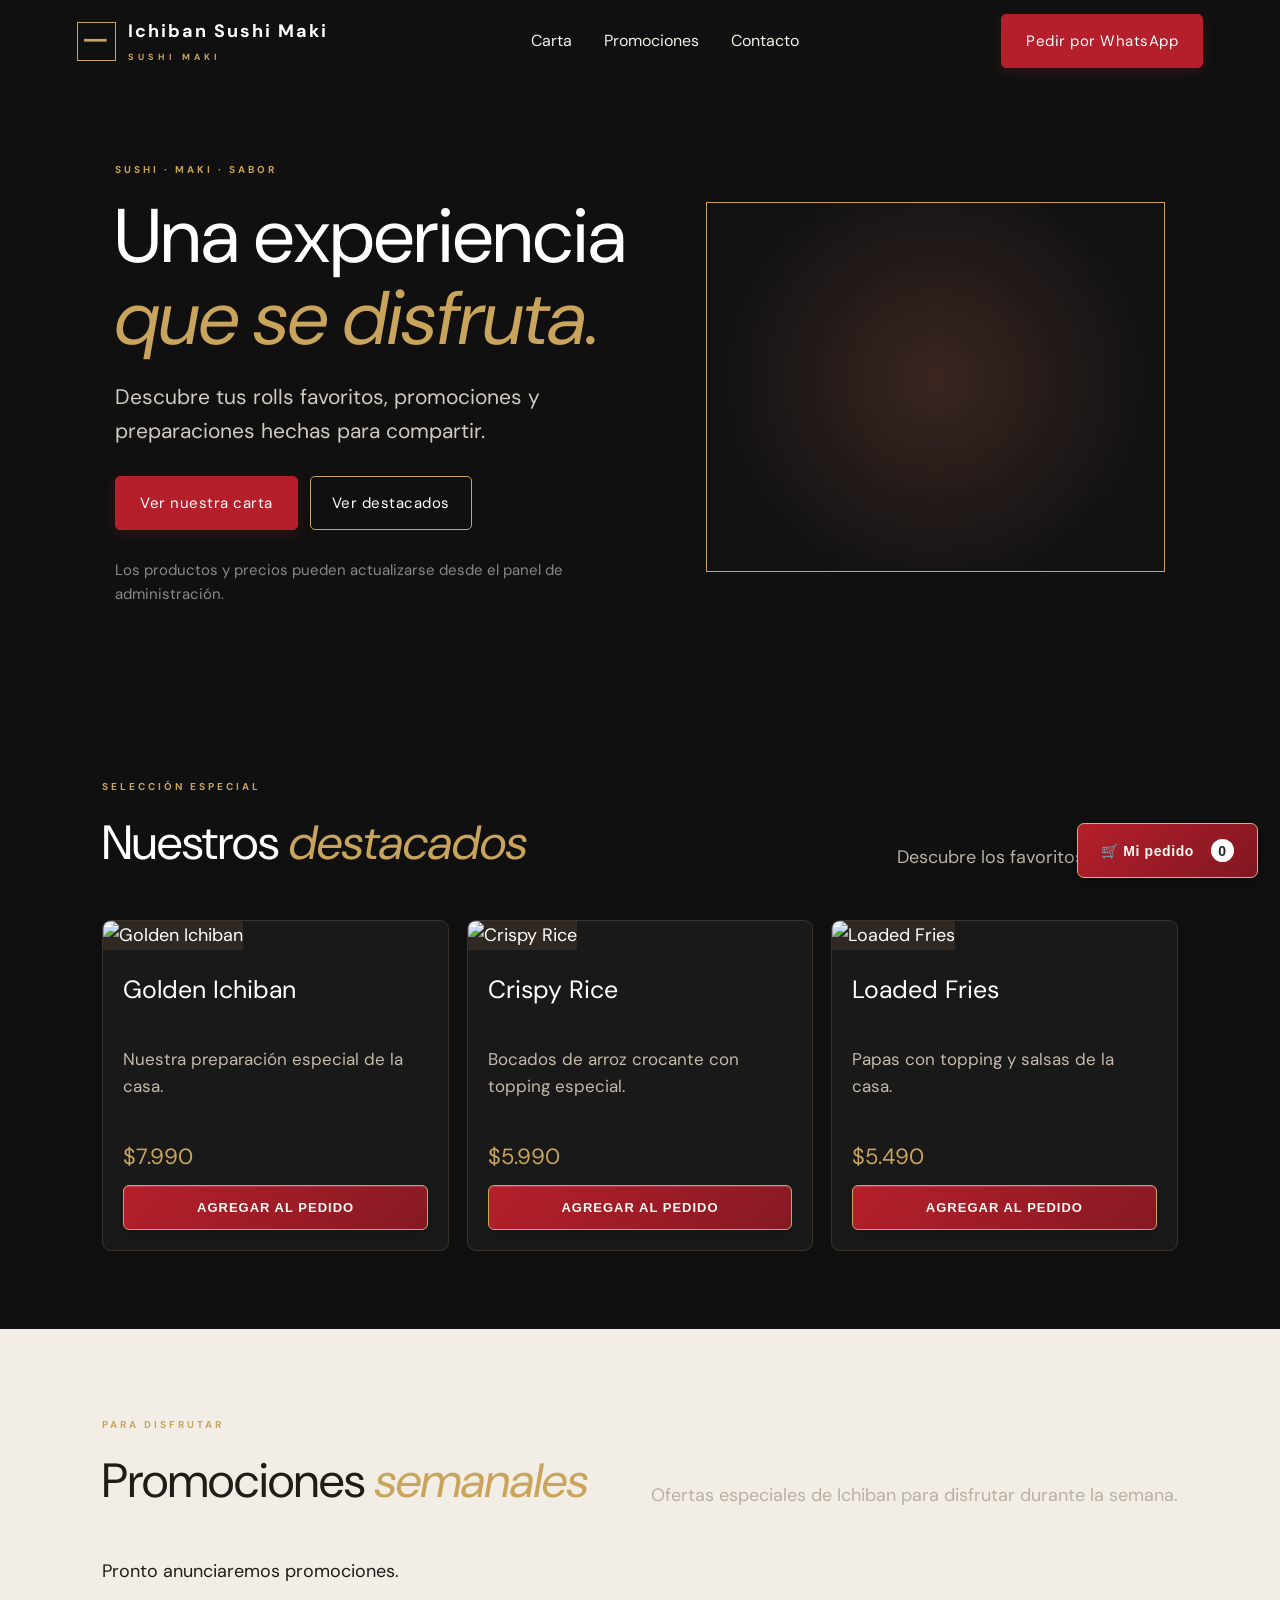
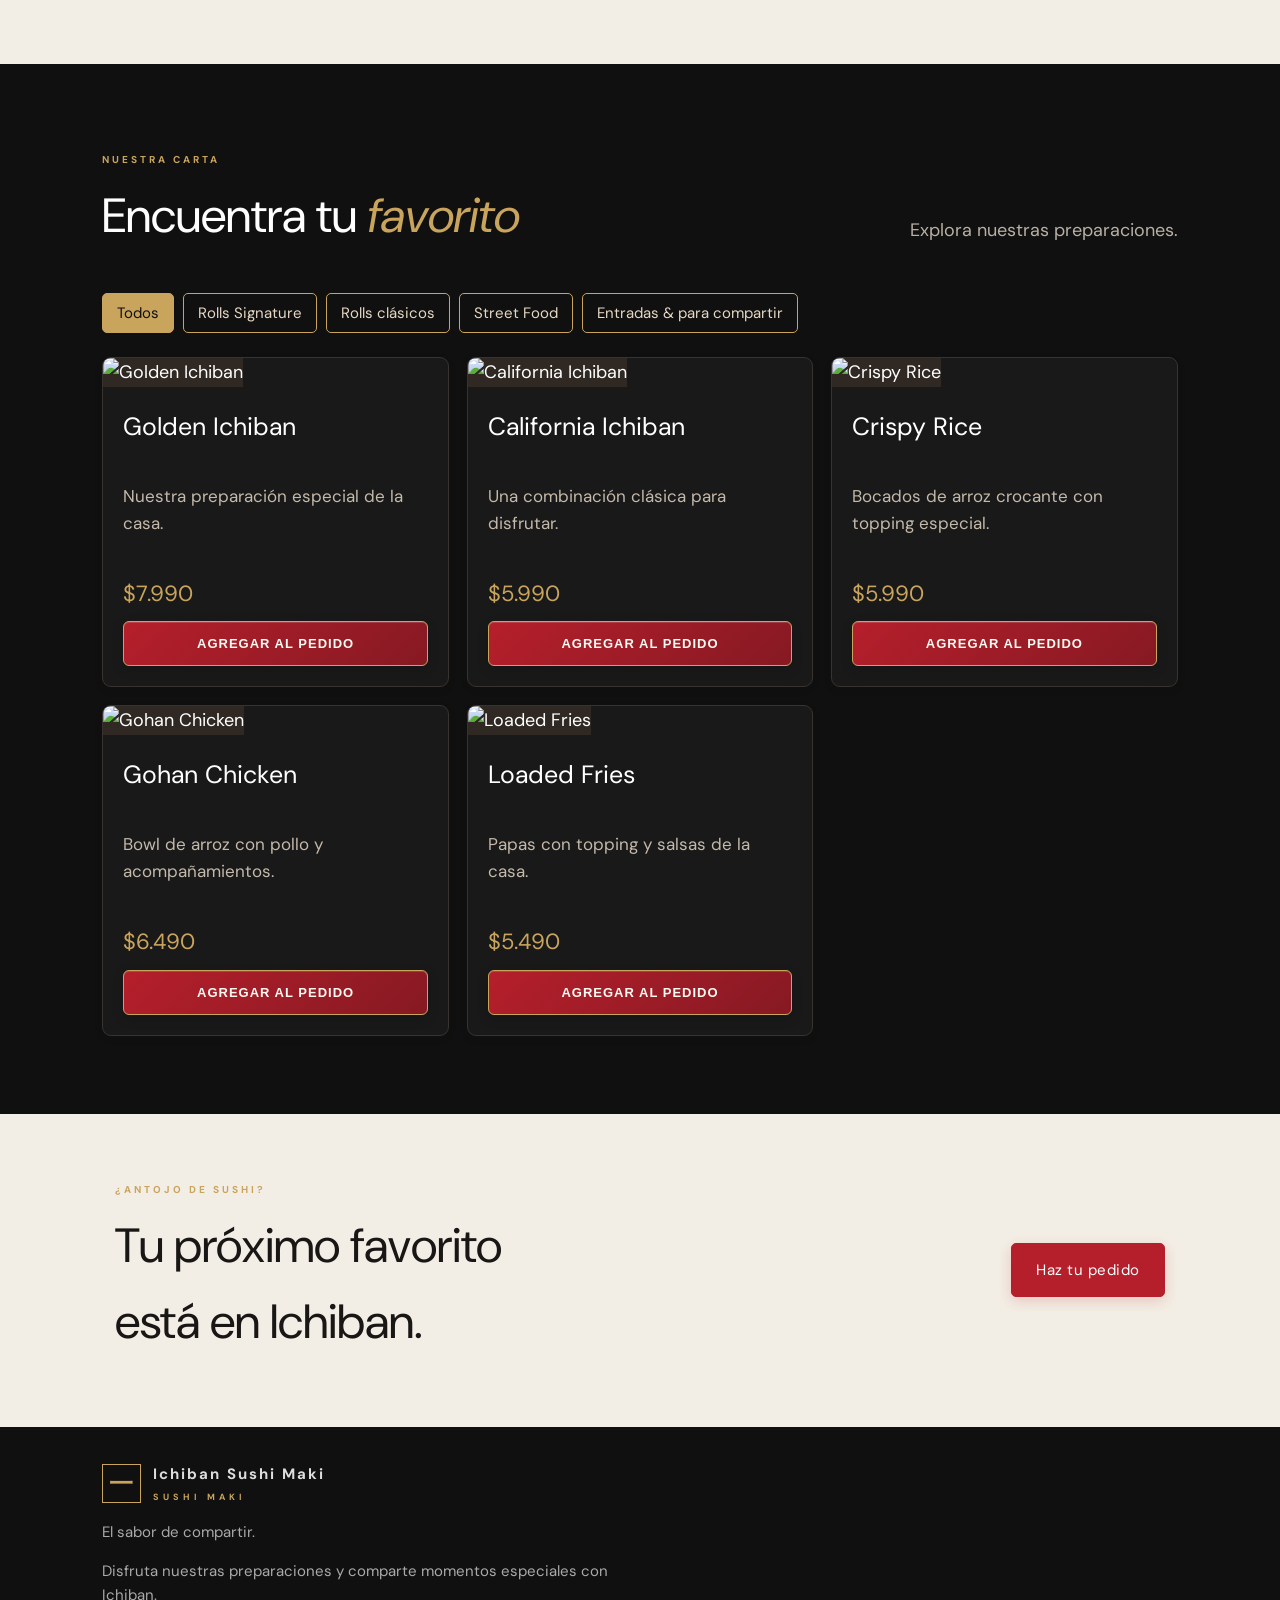
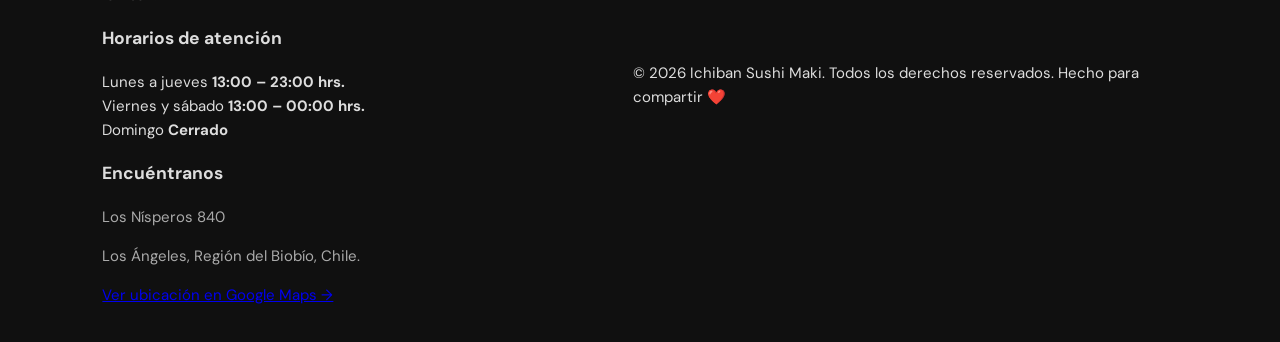
==== index.html @ c00535ee "Actualizar estructura del pie de página Ichiban" ====
<!doctype html>
<html lang="es">
<head>
  <meta charset="utf-8">
  <meta name="viewport" content="width=device-width,initial-scale=1">
  <meta name="description" content="Ichiban Sushi Maki: rolls, promociones y sabores para disfrutar.">
  <title>Ichiban Sushi Maki</title>
  <link rel="stylesheet" href="/styles.css">
</head>
<body>

<header class="top">
  <a class="brand" href="#">
    <span class="mark">一</span>
    <span>ICHIBAN <small>SUSHI MAKI</small></span>
  </a>

  <nav>
    <a href="#carta">Carta</a>
    <a href="#promos">Promociones</a>
    <a href="#contacto">Contacto</a>
  </nav>

  <a class="btn btn-red" id="whatsTop" href="#">Pedir por WhatsApp</a>
</header>

<main>
  <section class="hero">
    <div class="hero-copy">
      <p class="eyebrow">SUSHI · MAKI · SABOR</p>

      <h1>Una experiencia<br><em>que se disfruta.</em></h1>

      <p>Descubre tus rolls favoritos, promociones y preparaciones hechas para compartir.</p>

      <div class="actions">
        <a class="btn btn-red" href="#carta">Ver nuestra carta</a>
        <a class="btn btn-outline" href="#destacados">Ver destacados</a>
      </div>

      <p class="note">Los productos y precios pueden actualizarse desde el panel de administración.</p>
    </div>

    <div class="hero-art"></div>
  </section>
<section class="section dark" id="destacados">
  <div class="section-head">
    <div>
      <p class="eyebrow">SELECCIÓN ESPECIAL</p>
      <h2>Nuestros <em>destacados</em></h2>
    </div>
    <p>Descubre los favoritos de Ichiban.</p>
  </div>

  <div id="featuredGrid" class="grid"></div>
</section>
  <section class="section" id="promos">
    <div class="section-head">
      <div>
       <p class="eyebrow">PARA DISFRUTAR</p>
<h2>Promociones <em>semanales</em></h2>
</div>
<p>Ofertas especiales de Ichiban para disfrutar durante la semana.</p>
    </div>
    <div id="promoGrid" class="grid"></div>
  </section>

  <section class="section dark" id="carta">
    <div class="section-head">
      <div>
        <p class="eyebrow">NUESTRA CARTA</p>
        <h2>Encuentra tu <em>favorito</em></h2>
      </div>
      <p>Explora nuestras preparaciones.</p>
    </div>
    <div id="categories" class="chips"></div>
    <div id="productGrid" class="grid"></div>
  </section>

  <section class="callout">
    <div>
      <p class="eyebrow">¿ANTOJO DE SUSHI?</p>
      <h2>Tu próximo favorito<br>está en Ichiban.</h2>
    </div>
    <a class="btn btn-red" id="whatsBottom" href="#">Haz tu pedido</a>
  </section>
</main>


<footer id="contacto" class="footer-ichiban">

  <div class="footer-main">

    <div class="footer-brand">
      <div class="brand">
        <span class="mark">一</span>
        <span>ICHIBAN <small>SUSHI MAKI</small></span>
      </div>

      <p>El sabor de compartir.</p>
      <p>Disfruta nuestras preparaciones y comparte momentos especiales con Ichiban.</p>
    </div>

    <div class="footer-column">
      <h3>Horarios de atención</h3>

      <div class="footer-hours">
        <div>
          <span>Lunes a jueves</span>
          <strong>13:00 – 23:00 hrs.</strong>
        </div>

        <div>
          <span>Viernes y sábado</span>
          <strong>13:00 – 00:00 hrs.</strong>
        </div>

        <div>
          <span>Domingo</span>
          <strong>Cerrado</strong>
        </div>
      </div>
    </div>

    <div class="footer-column">
      <h3>Encuéntranos</h3>

      <p>Los Nísperos 840</p>
      <p>Los Ángeles, Región del Biobío, Chile.</p>

      <a
        href="https://www.google.com/maps/search/?api=1&query=Los+Nisperos+840+Los+Angeles+Chile"
        target="_blank"
        rel="noopener noreferrer"
        class="footer-map"
      >
        Ver ubicación en Google Maps →
      </a>
    </div>

  </div>

  <div class="footer-bottom">
    <span>© <span id="year"></span> Ichiban Sushi Maki. Todos los derechos reservados.</span>
    <span>Hecho para compartir ❤️</span>
  </div>

</footer>


<script src="/app.js"></script>
</body>
</html>
---- styles.css ----
@import url('https://fonts.googleapis.com/css2?family=DM+Sans:wght@400;500;600;700&family=Playfair+Display:ital,wght@0,600;0,700;1,600;1,700&family=Montserrat:wght@400;500;600;700&family=Lato:wght@400;700&display=swap');

:root {
  --bg: #101010;
  --panel: #191919;
  --cream: #f5efe4;
  --gold: #c9a56a;
  --red: #b9272e;
  --muted: #b8b0a5;

  /* TAMAÑOS DE TEXTO */
  --texto-general: 18px;
  --texto-portada: 21px;
  --texto-descripcion-seccion: 18px;
  --texto-producto: 25px;
  --texto-descripcion-producto: 17px;
  --texto-precio: 22px;
  --texto-botones: 15px;
  --texto-menu: 16px;
  --texto-categorias: 15px;
  --texto-footer: 15px;

  /* FAMILIAS TIPOGRÁFICAS */
  --font-general: 'DM Sans', sans-serif;
  --font-display: 'Playfair Display', serif;

  /* GROSOR DE LETRA */
  --peso-general: 400;
  --peso-menu: 600;
  --peso-botones: 700;
  --peso-producto: 600;
  --peso-precio: 700;
  --peso-titulos: 700;

  /* ESPACIADO Y ALTURA */
  --espaciado-general: 0px;
  --espaciado-titulos: 0px;
  --altura-linea-general: 1.7;
  --altura-linea-descripcion: 1.8;
}

* {
  box-sizing: border-box;
}

html {
  scroll-behavior: smooth;
}

body {
  margin: 0;
  background: var(--cream);
  color: #191715;
  font-family: var(--font-general);
  font-size: var(--texto-general);
  font-weight: var(--peso-general);
  letter-spacing: var(--espaciado-general);
  line-height: var(--altura-linea-general);
}

.top {
  min-height: 82px;
  padding: 12px 6vw;
  display: flex;
  align-items: center;
  justify-content: space-between;
  background: var(--bg);
  color: white;
  position: sticky;
  top: 0;
  z-index: 5;
}

.brand {
  display: flex;
  align-items: center;
  gap: 12px;
  color: inherit;
  text-decoration: none;
  font-weight: 700;
  letter-spacing: 2px;
}

.brand img {
  width: 48px;
  height: 48px;
  object-fit: contain;
}

.brand small {
  display: block;
  font-size: 9px;
  letter-spacing: 4px;
  color: var(--gold);
  margin-top: 4px;
}

.mark {
  width: 39px;
  height: 39px;
  border: 1px solid var(--gold);
  color: var(--gold);
  display: grid;
  place-items: center;
  font-size: 24px;
}

.top nav {
  display: flex;
  align-items: center;
  gap: 32px;
}

.top nav a {
  position: relative;
  color: var(--cream);
  text-decoration: none;
  font-size: var(--texto-menu);
  font-weight: var(--peso-menu);
  padding: 10px 0;
  transition: color .25s ease;
}

.top nav a::after {
  content: "";
  position: absolute;
  left: 0;
  bottom: 3px;
  width: 0;
  height: 2px;
  background: var(--gold);
  transition: width .25s ease;
}

.top nav a:hover {
  color: var(--gold);
}

.top nav a:hover::after {
  width: 100%;
}

.top nav a:focus-visible {
  outline: 2px solid var(--gold);
  outline-offset: 5px;
}
.btn {
  padding: 14px 21px;
  text-decoration: none;
  font-size: var(--texto-botones);
  font-weight: var(--peso-botones);
  letter-spacing: .5px;
  display: inline-block;
  border: 1px solid transparent;
  cursor: pointer;
}

.btn-red {
  background: var(--red);
  color: white;
  border: 1px solid var(--red);
  border-radius: 5px;
  padding: 14px 24px;
  box-shadow: 0 4px 14px #b9272e33;
  transition: all .25s ease;
}

.btn-red:hover {
  background: #d33138;
  border-color: var(--gold);
  transform: translateY(-2px);
  box-shadow: 0 7px 20px #b9272e55;
}

.btn-outline {
  border: 1px solid var(--gold);
  color: white;
  background: transparent;
  border-radius: 5px;
  transition: all .25s ease;
}

.btn-outline:hover {
  background: var(--red);
  border-color: var(--red);
  color: white;
  transform: translateY(-2px);
  box-shadow: 0 7px 20px #b9272e55;
}

.hero {
  min-height: 550px;
  background: var(--bg);
  color: white;
  display: grid;
  grid-template-columns: 1.1fr .9fr;
  padding: 70px 9vw;
  align-items: center;
  gap: 30px;
}

.eyebrow {
  color: var(--gold);
  font-size: 10px;
  letter-spacing: 3px;
  font-weight: 700;
}

.hero h1 {
  font-family: var(--font-display);
  font-size: clamp(45px, 6vw, 76px);
  font-weight: var(--peso-titulos);
  line-height: 1.08;
  letter-spacing: var(--espaciado-titulos);
  margin: 18px 0;
}

.hero h1 em,
h2 em {
  color: var(--gold);
}

.hero-copy > p:not(.eyebrow):not(.note) {
  max-width: 470px;
  color: #d0cbc3;
  font-size: var(--texto-portada);
  line-height: var(--altura-linea-descripcion);
}

.actions {
  display: flex;
  gap: 12px;
  margin-top: 28px;
  flex-wrap: wrap;
}

.note {
  font-size: 15px;
  color: #888;
  margin-top: 28px;
}

.hero-art {
  height: 370px;
  position: relative;
  display: grid;
  place-items: center;
  background-color: var(--panel);
  background-image: radial-gradient(circle at 50% 48%, #3a2520, #1b1716 55%, #111 75%);
  background-size: cover;
  background-position: center;
  border: 1px solid var(--gold);
}

.sun {
  width: 230px;
  height: 230px;
  border-radius: 50%;
  background: linear-gradient(140deg, var(--gold), var(--red));
  opacity: .85;
  box-shadow: 0 0 80px #9e542b55;
}

.hero-label {
  position: absolute;
  text-align: center;
  color: #fff;
  letter-spacing: 8px;
  font-size: 20px;
  line-height: 2;
}

.hero-label b {
  font-family: var(--font-display);
  font-weight: 600;
  font-size: 48px;
  color: var(--gold);
}

.hero-label small {
  display: block;
  font-size: 8px;
  letter-spacing: 3px;
}

.section {
  padding: 78px 8vw;
  background: var(--cream);
  color: #201d19;
}

.section.dark {
  background: var(--bg);
  color: white;
}

.section-head {
  display: flex;
  justify-content: space-between;
  align-items: end;
  margin-bottom: 30px;
}

.section-head h2,
.callout h2 {
  font-family: var(--font-display);
  font-size: clamp(32px, 4vw, 48px);
  font-weight: var(--peso-titulos);
  letter-spacing: var(--espaciado-titulos);
  margin: 8px 0;
}

.section-head > p {
  color: var(--muted);
  font-size: var(--texto-descripcion-seccion);
}

.grid {
  display: grid;
  grid-template-columns: repeat(3, 1fr);
  gap: 18px;
}


.product {
  background: white;
  color: #201d19;
  border: 1px solid #e8dfd2;
  border-radius: 9px;
  overflow: hidden;
  box-shadow: 0 3px 12px #0000000a;
  transition: transform .3s ease, box-shadow .3s ease, border-color .3s ease;
}

.dark .product {
  background: var(--panel);
  border-color: #38332d;
  color: white;
}

.product:hover {
  transform: translateY(-5px);
  border-color: var(--gold);
  box-shadow: 0 12px 28px #00000030;
}

.product img {
  width: 100%;
  height: 210px;
  object-fit: cover;
  background: #302923;
  transition: transform .4s ease;
}

.product:hover img {
  transform: scale(1.04);
}

.product .inside {
  padding: 20px;
}

.product h3 {
  margin: 0 0 9px;
  font-family: var(--font-display);
  font-size: var(--texto-producto);
  font-weight: var(--peso-producto);
  letter-spacing: var(--espaciado-titulos);
}

.product p {
  font-family: var(--font-general);
  font-size: var(--texto-descripcion-producto);
  line-height: var(--altura-linea-descripcion);
  color: #8b8176;
  min-height: 38px;
}

.dark .product p {
  color: #c4b9aa;
}

.price {
  font-weight: var(--peso-precio);
  color: var(--red);
  font-size: var(--texto-precio);
  margin-top: 12px;
}

.dark .price {
  color: var(--gold);
}


.chips {
  display: flex;
  gap: 9px;
  flex-wrap: wrap;
  margin: 0 0 24px;
}


.chip {
  background: transparent;
  color: #e6d8c3;
  border: 1px solid var(--gold);
  border-radius: 5px;
  padding: 9px 14px;
  cursor: pointer;
  font-family: var(--font-general);
  font-size: var(--texto-categorias);
  font-weight: var(--peso-general);
  transition: all .25s ease;
}

.chip.active {
  background: var(--gold);
  color: var(--bg);
}

.chip:hover {
  background: var(--red);
  border-color: var(--red);
  color: white;
  transform: translateY(-2px);
  box-shadow: 0 5px 14px #b9272e44;
}


.callout {
  background: var(--cream);
  padding: 58px 9vw;
  display: flex;
  justify-content: space-between;
  align-items: center;
}

footer {
  background: var(--bg);
  color: #ddd;
  padding: 35px 8vw;
  display: flex;
  align-items: center;
  justify-content: space-between;
  gap: 20px;
  font-size: var(--texto-footer);
}

footer p {
  color: #aaa;
  font-size: var(--texto-footer);
}

button:disabled {
  opacity: .6;
  cursor: wait;
}

/* AJUSTES PARA CELULARES */

@media (max-width: 760px) {
  :root {
    --texto-general: 17px;
    --texto-portada: 19px;
    --texto-descripcion-seccion: 17px;
    --texto-producto: 23px;
    --texto-descripcion-producto: 17px;
    --texto-precio: 21px;
    --texto-botones: 14px;
    --texto-menu: 16px;
    --texto-categorias: 15px;
    --texto-footer: 15px;
  }

  .top {
    padding: 12px 18px;
  }

  .top nav {
    display: none;
  }

  .top > .btn {
    padding: 11px;
    font-size: var(--texto-botones);
  }

  .hero {
    grid-template-columns: 1fr;
    padding: 55px 25px;
  }

  .hero-art {
    height: 260px;
  }

  .section {
    padding: 55px 22px;
  }

  .section-head {
    display: block;
  }

  .grid {
    grid-template-columns: 1fr 1fr;
  }

  .product img {
    height: 140px;
  }

  .callout,
  footer {
    display: block;
  }

  .callout .btn {
    margin-top: 15px;
  }

  footer > * {
    margin: 12px 0;
  }
}

@media (max-width: 430px) {
  .grid {
    grid-template-columns: 1fr;
  }

  .product img {
    height: 190px;
  }
}
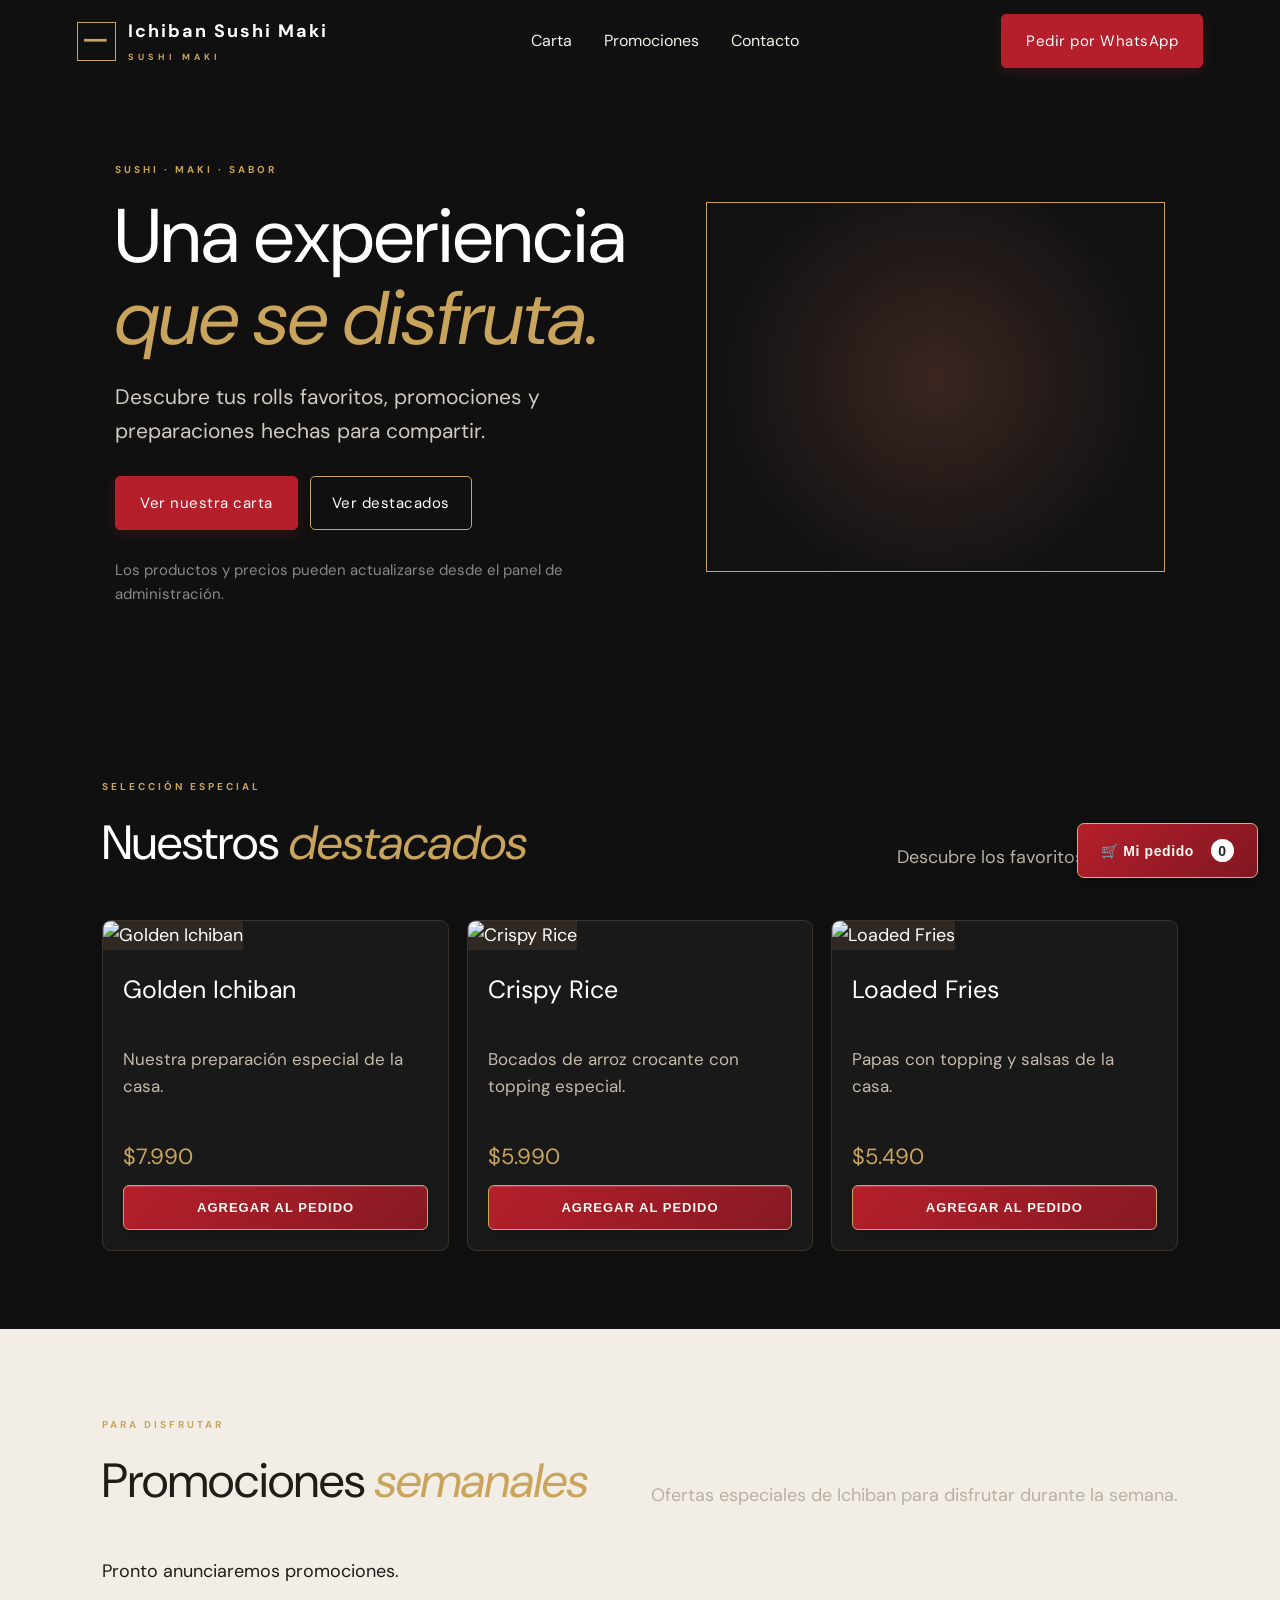
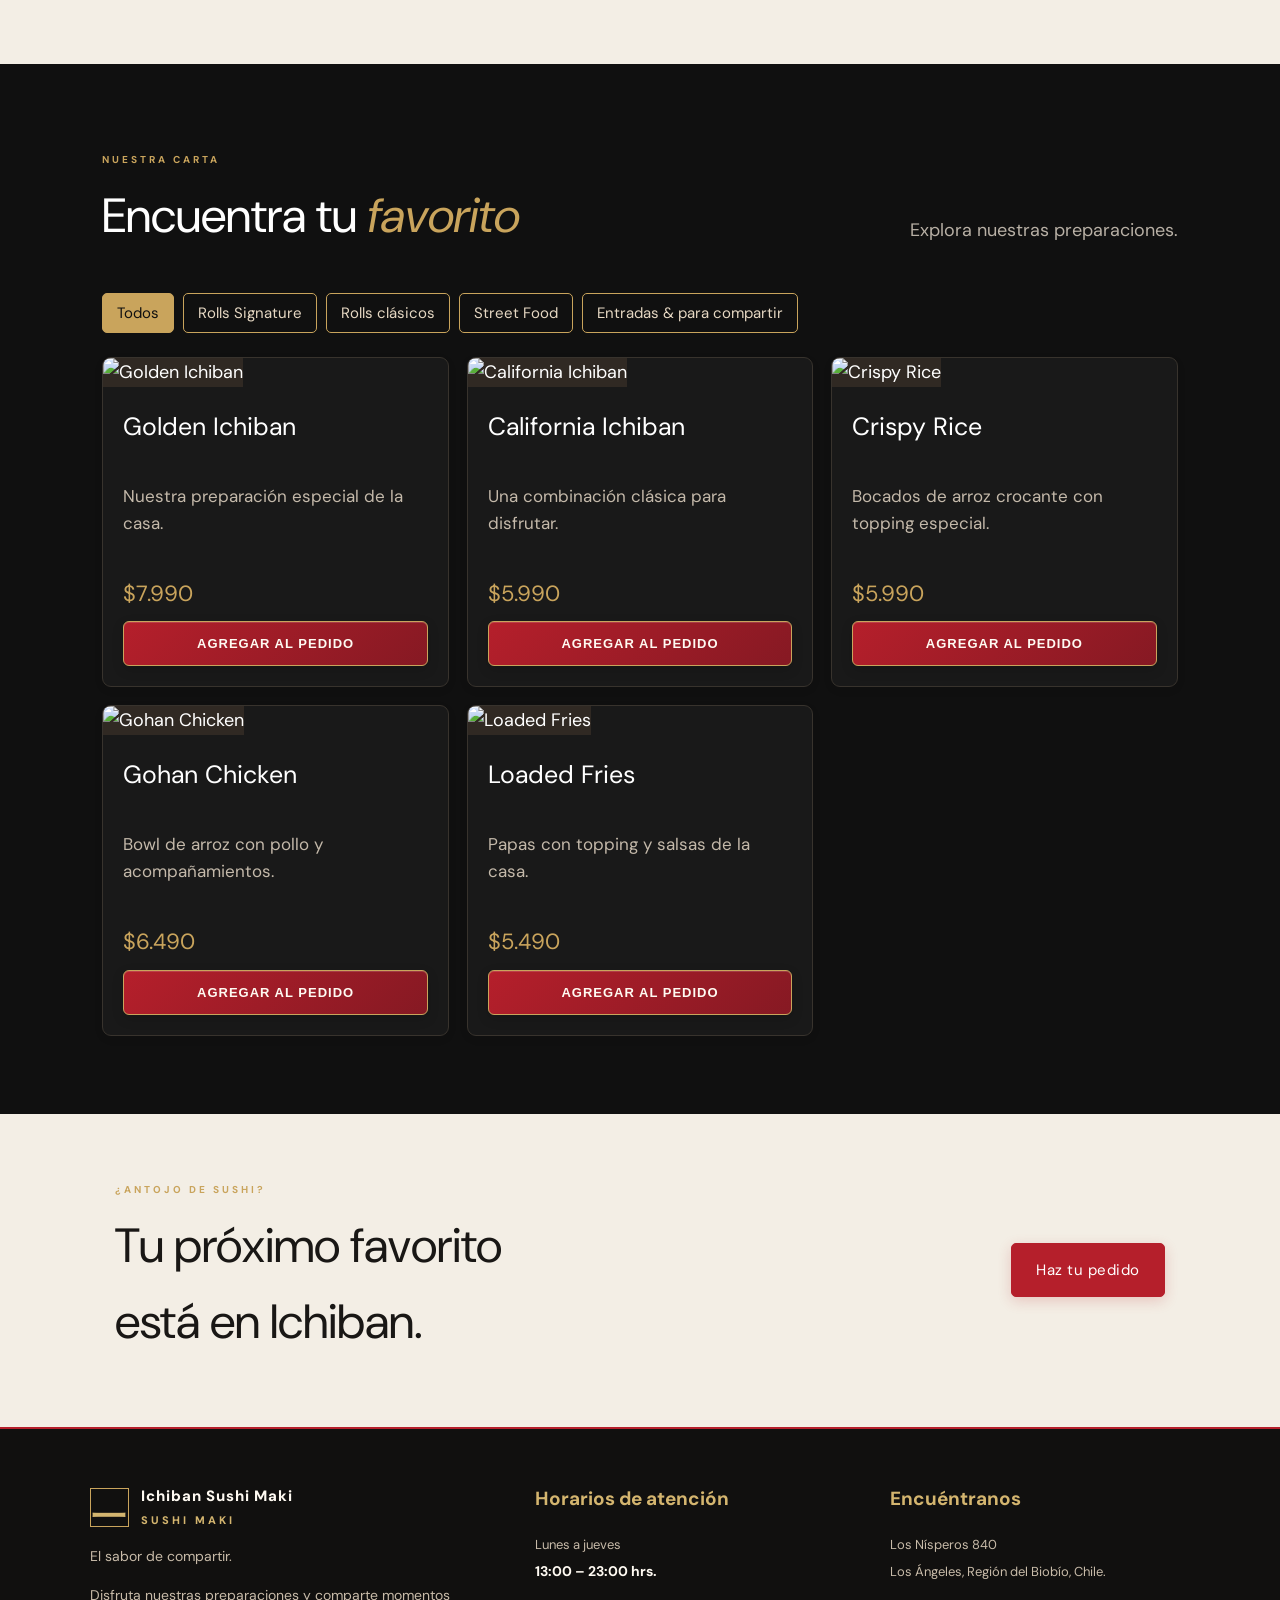
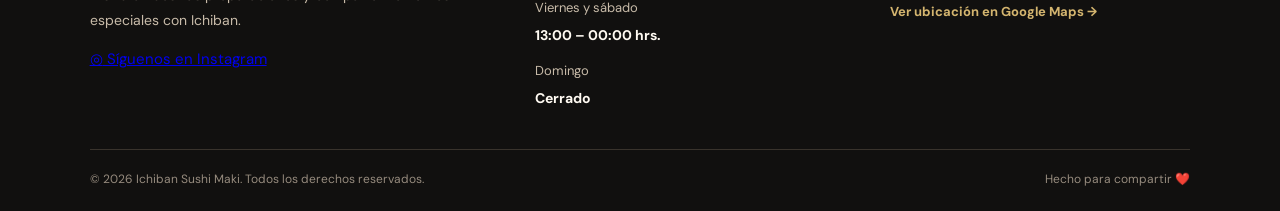
==== commit f19cf237: "Agregar botón de Instagram al pie de página" ====
--- a/index.html
+++ b/index.html
@@ -100,6 +100,14 @@
 
       <p>El sabor de compartir.</p>
       <p>Disfruta nuestras preparaciones y comparte momentos especiales con Ichiban.</p>
+      <a
+  href="https://www.instagram.com/ichibansushimaki/"
+  target="_blank"
+  rel="noopener noreferrer"
+  class="footer-instagram"
+>
+  <span>◎</span> Síguenos en Instagram
+</a>
     </div>
 
     <div class="footer-column">
--- a/styles.css
+++ b/styles.css
@@ -534,3 +534,150 @@
     height: 190px;
   }
 }
+
+/* =====================================
+   FOOTER ICHIBAN SUSHI MAKI
+===================================== */
+
+.footer-ichiban {
+  display: block;
+  padding: 55px 7% 22px;
+  background: #11100f;
+  color: #eee4d5;
+  border-top: 2px solid #b51f2b;
+}
+
+.footer-main {
+  display: grid;
+  grid-template-columns: 1.3fr 1fr 1fr;
+  gap: 55px;
+  max-width: 1200px;
+  margin: 0 auto;
+  padding-bottom: 40px;
+}
+
+.footer-brand .brand {
+  display: flex;
+  align-items: center;
+  gap: 12px;
+  color: #fffaf2;
+  font-weight: 800;
+  letter-spacing: 1px;
+}
+
+.footer-brand .mark {
+  color: #d4b56f;
+  font-size: 35px;
+}
+
+.footer-brand .brand small {
+  display: block;
+  color: #d4b56f;
+  font-size: 11px;
+  letter-spacing: 3px;
+}
+
+.footer-brand > p {
+  color: #c8bba9;
+  font-size: 14px;
+  line-height: 1.8;
+}
+
+.footer-column h3 {
+  margin: 0 0 20px;
+  color: #d4b56f;
+  font-family: var(--font-display);
+  font-size: 19px;
+}
+
+.footer-hours {
+  display: grid;
+  gap: 15px;
+}
+
+.footer-hours div {
+  display: flex;
+  flex-direction: column;
+  gap: 5px;
+}
+
+.footer-hours span,
+.footer-column p {
+  color: #c8bba9;
+  font-size: 13px;
+}
+
+.footer-hours strong {
+  color: #fffaf2;
+  font-size: 14px;
+}
+
+.footer-column p {
+  line-height: 1.6;
+  margin: 7px 0;
+}
+
+.footer-map {
+  display: inline-block;
+  margin-top: 12px;
+  color: #d4b56f;
+  font-size: 13px;
+  font-weight: 700;
+  text-decoration: none;
+  transition: color .2s ease;
+}
+
+.footer-map:hover {
+  color: #e34a50;
+}
+
+.footer-bottom {
+  display: flex;
+  justify-content: space-between;
+  flex-wrap: wrap;
+  gap: 12px;
+  max-width: 1200px;
+  margin: 0 auto;
+  padding-top: 20px;
+  border-top: 1px solid #39332c;
+  color: #968b7e;
+  font-size: 12px;
+}
+
+/* FOOTER RESPONSIVE */
+
+@media (max-width: 768px) {
+  .footer-ichiban {
+    padding: 40px 22px 20px;
+  }
+
+  .footer-main {
+    grid-template-columns: 1fr 1fr;
+    gap: 32px 22px;
+  }
+
+  .footer-brand {
+    grid-column: 1 / -1;
+  }
+
+  .footer-bottom {
+    flex-direction: column;
+    text-align: center;
+    align-items: center;
+  }
+}
+
+@media (max-width: 480px) {
+  .footer-main {
+    grid-template-columns: 1fr;
+    gap: 28px;
+  }
+
+  .footer-brand {
+    grid-column: auto;
+  }
+
+  .footer-column h3 {
+    margin-bottom: 13px;
+  }
+}
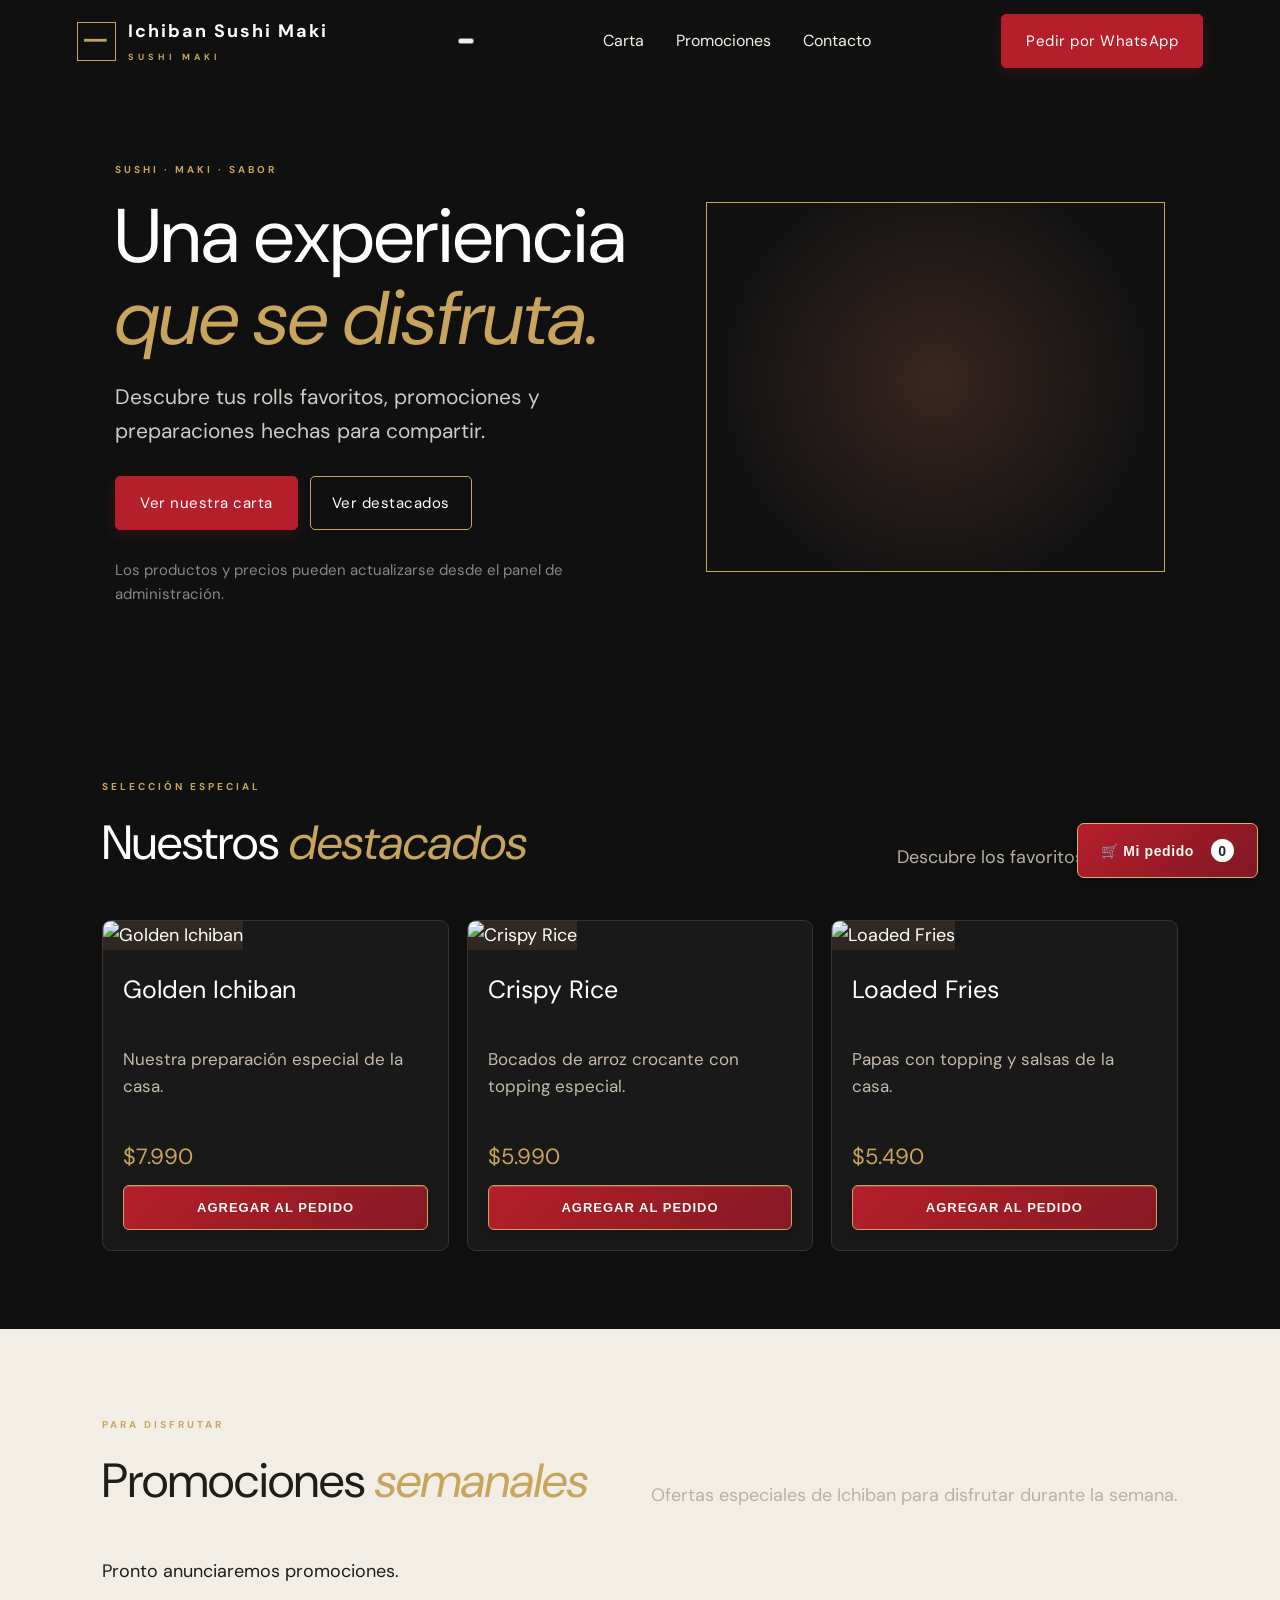
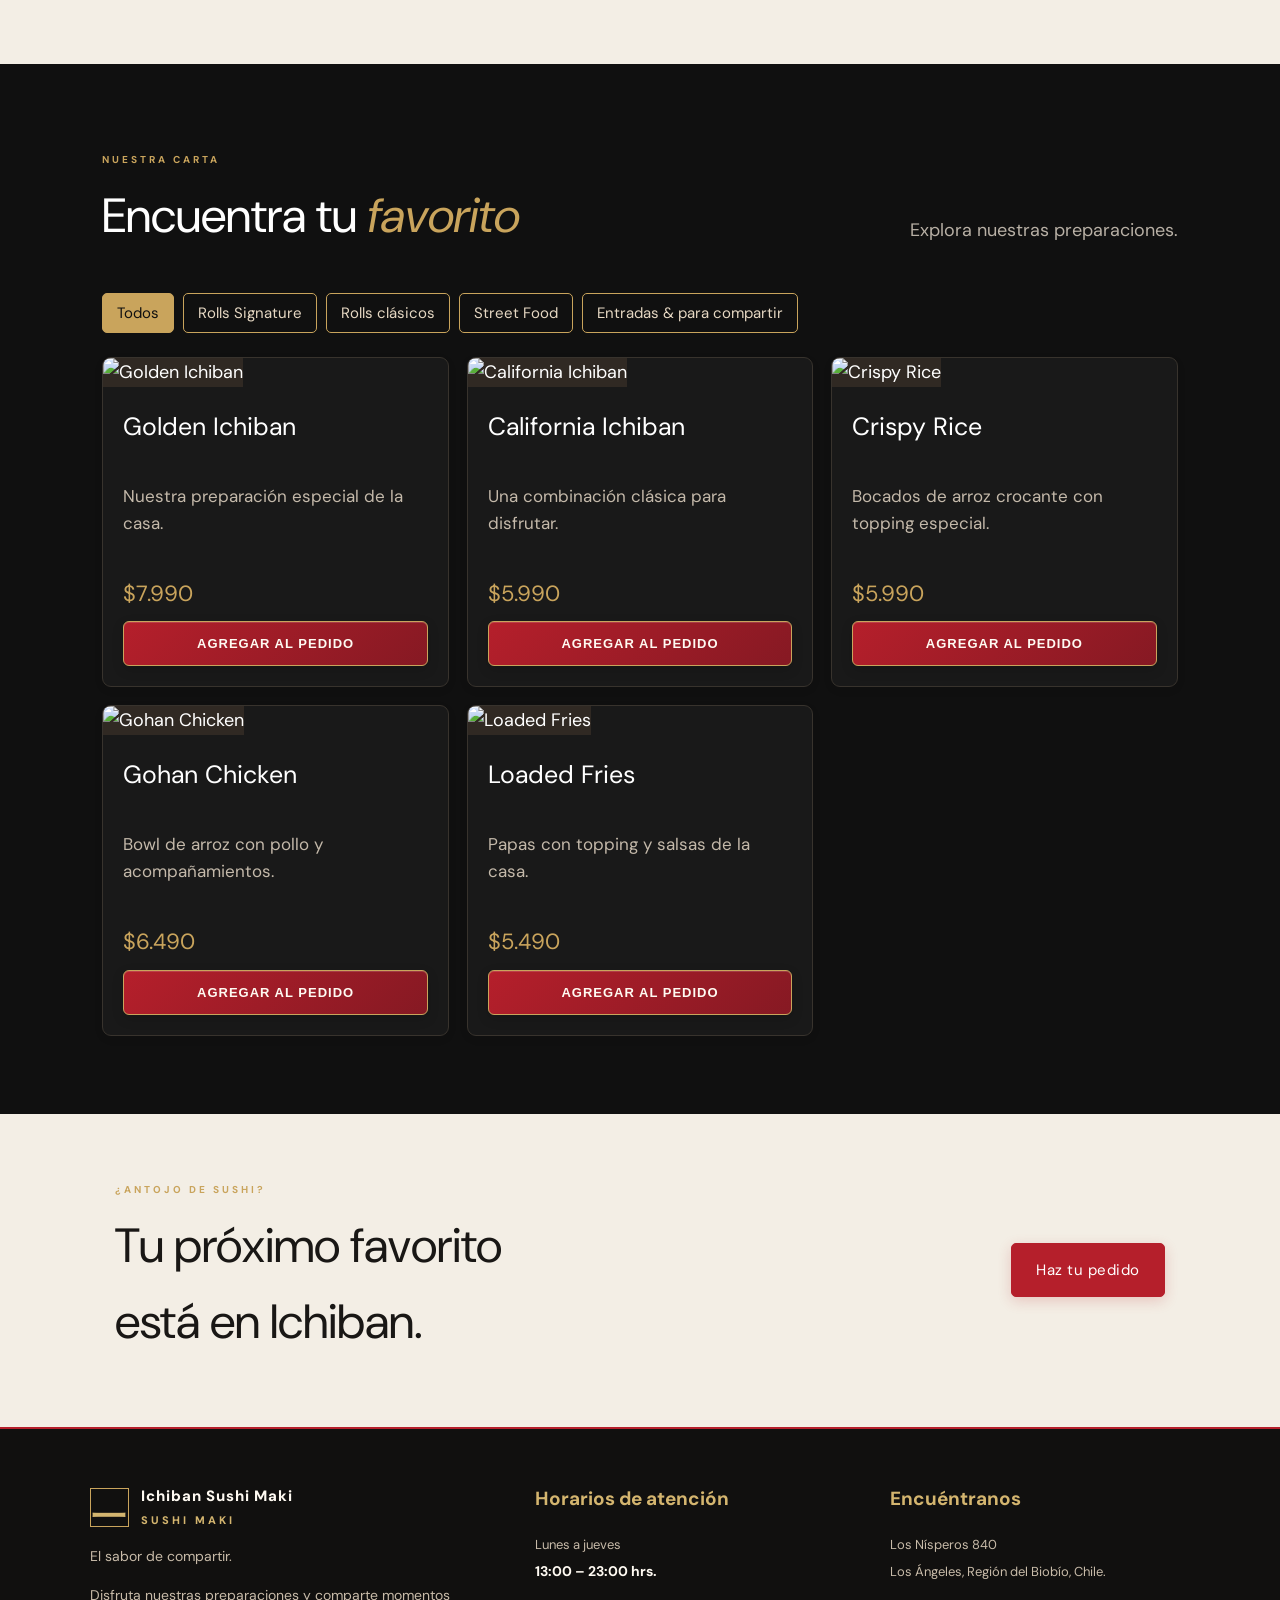
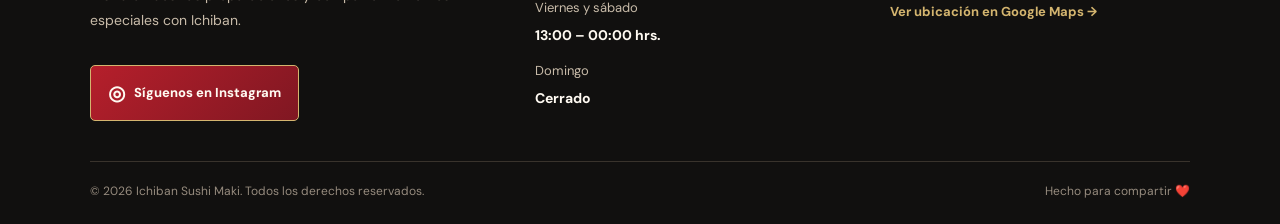
==== commit 8b9e438b: "Agregar botón hamburguesa al encabezado" ====
--- a/index.html
+++ b/index.html
@@ -10,13 +10,27 @@
 </head>
 <body>
 
+
 <header class="top">
   <a class="brand" href="#">
     <span class="mark">一</span>
     <span>ICHIBAN <small>SUSHI MAKI</small></span>
   </a>
 
-  <nav>
+  <button
+    class="menu-toggle"
+    id="menuToggle"
+    type="button"
+    aria-label="Abrir menú"
+    aria-expanded="false"
+    aria-controls="siteNav"
+  >
+    <span></span>
+    <span></span>
+    <span></span>
+  </button>
+
+  <nav id="siteNav">
     <a href="#carta">Carta</a>
     <a href="#promos">Promociones</a>
     <a href="#contacto">Contacto</a>
@@ -24,6 +38,7 @@
 
   <a class="btn btn-red" id="whatsTop" href="#">Pedir por WhatsApp</a>
 </header>
+
 
 <main>
   <section class="hero">
--- a/styles.css
+++ b/styles.css
@@ -631,6 +631,35 @@
   color: #e34a50;
 }
 
+/* BOTÓN INSTAGRAM */
+
+.footer-instagram {
+  display: inline-flex;
+  align-items: center;
+  gap: 9px;
+  margin-top: 18px;
+  padding: 11px 17px;
+  border: 1px solid #d4b56f;
+  border-radius: 5px;
+  background: linear-gradient(135deg, #b51f2b, #801722);
+  color: #fffaf2;
+  font-size: 13px;
+  font-weight: 800;
+  text-decoration: none;
+  transition: all .25s ease;
+}
+
+.footer-instagram span {
+  font-size: 20px;
+}
+
+.footer-instagram:hover {
+  background: linear-gradient(135deg, #d33138, #a51f29);
+  border-color: #f0d18b;
+  transform: translateY(-3px);
+  box-shadow: 0 7px 18px #0006;
+}
+
 .footer-bottom {
   display: flex;
   justify-content: space-between;
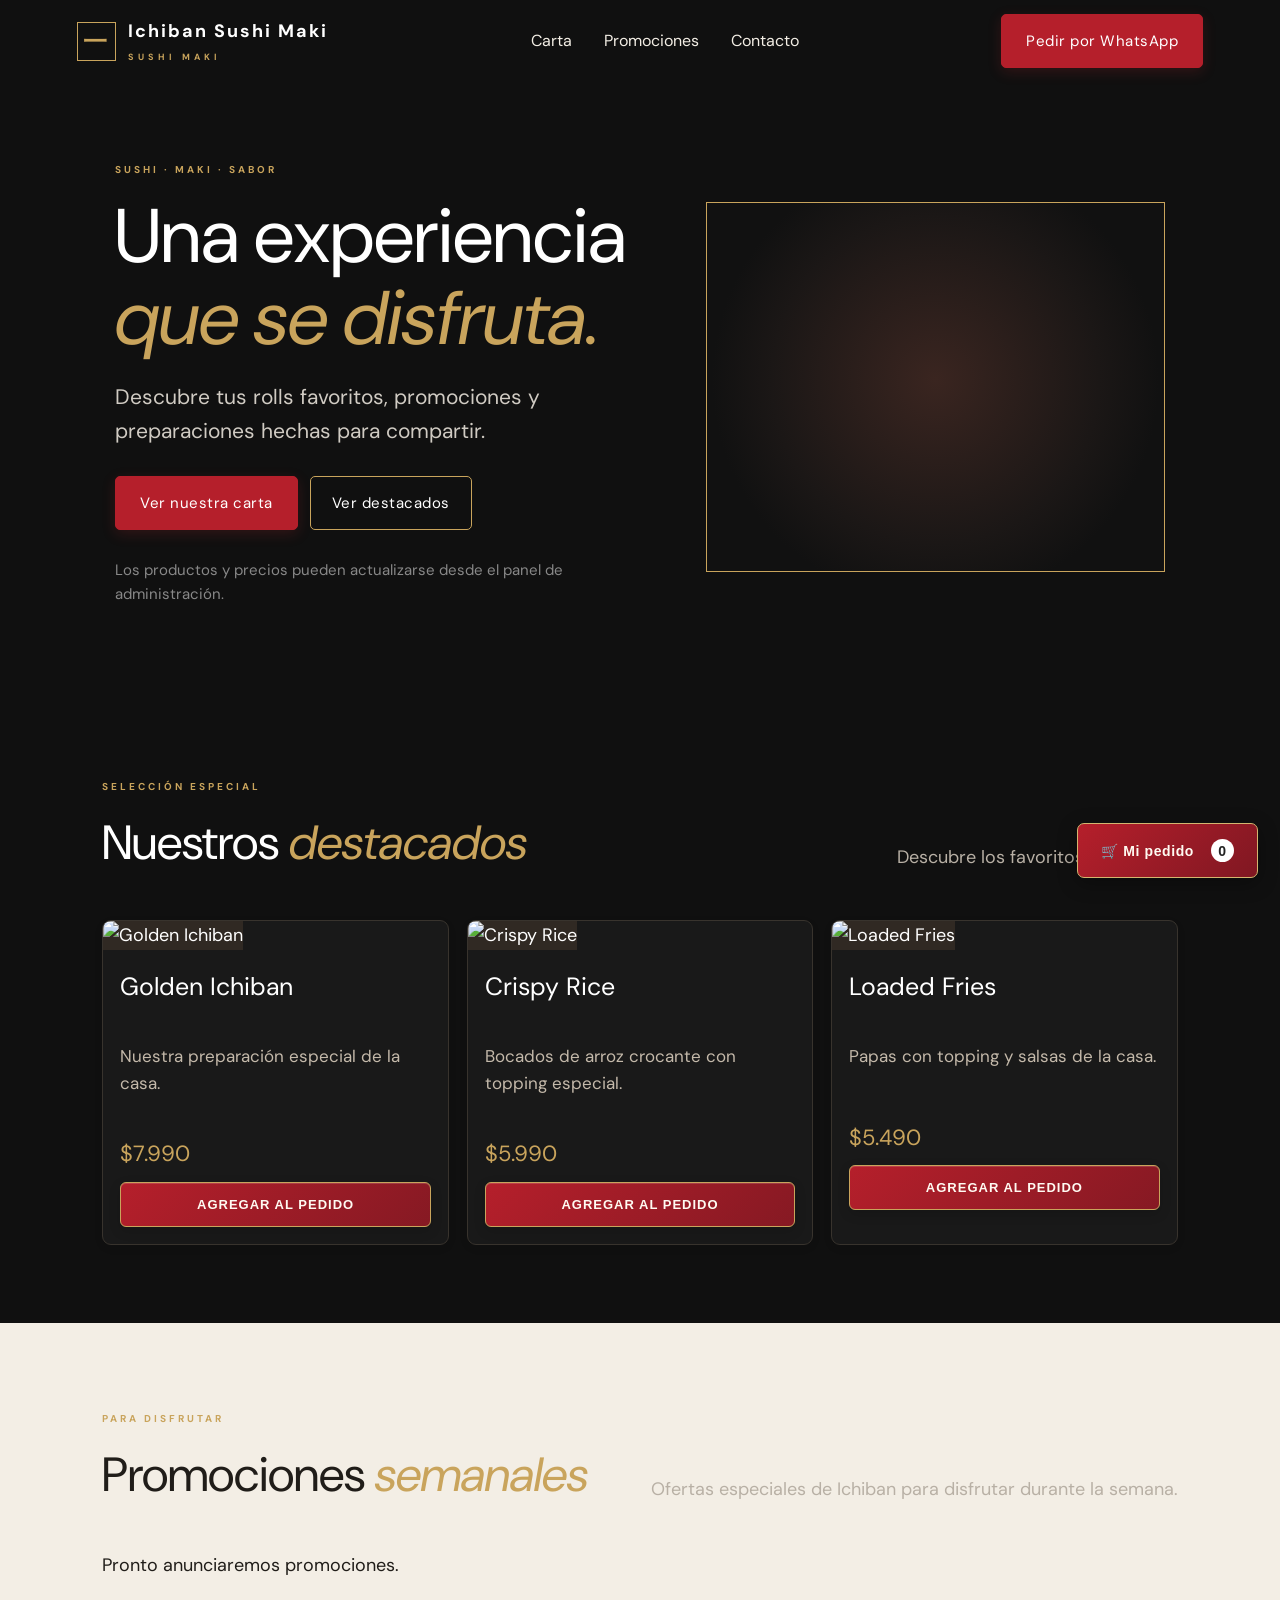
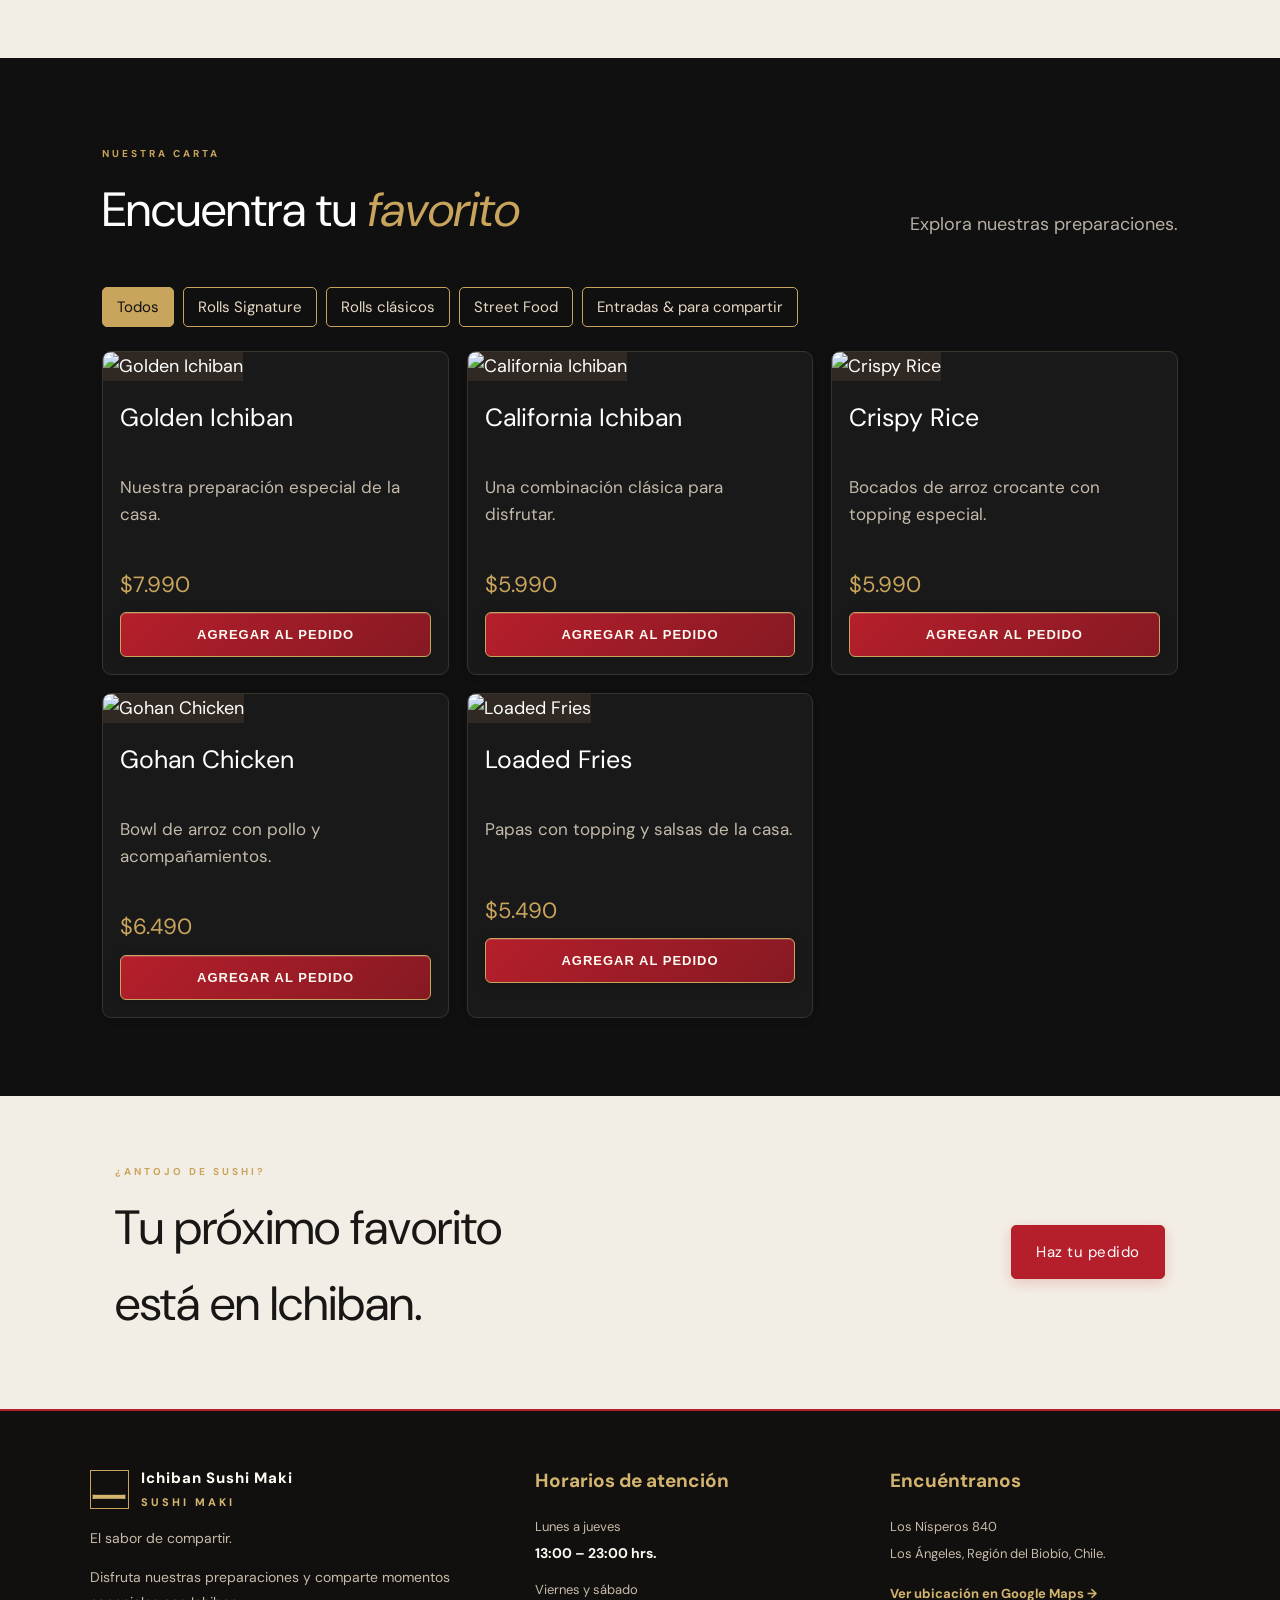
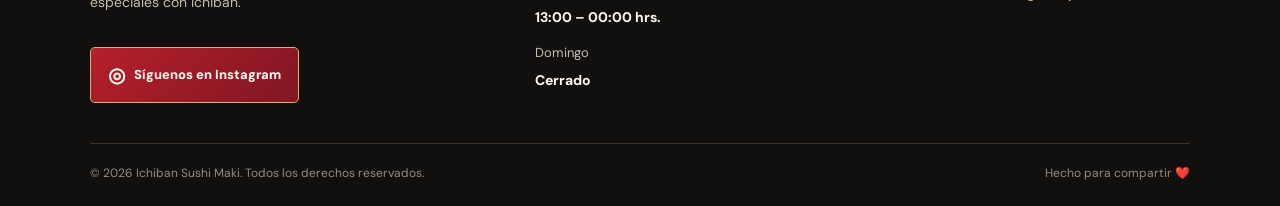
==== commit d9771adb: "Preparar sección exclusiva para promociones semanales" ====
--- a/index.html
+++ b/index.html
@@ -70,7 +70,7 @@
 
   <div id="featuredGrid" class="grid"></div>
 </section>
-  <section class="section" id="promos">
+ <section class="section weekly-promos" id="promos">
     <div class="section-head">
       <div>
        <p class="eyebrow">PARA DISFRUTAR</p>
--- a/styles.css
+++ b/styles.css
@@ -358,7 +358,7 @@
 }
 
 .product .inside {
-  padding: 20px;
+  padding: 17px;
 }
 
 .product h3 {
@@ -507,9 +507,13 @@
     grid-template-columns: 1fr 1fr;
   }
 
-  .product img {
-    height: 140px;
-  }
+  
+.product img {
+  width: 100%;
+  height: 165px;
+  object-fit: cover;
+}
+
 
   .callout,
   footer {
@@ -526,9 +530,12 @@
 }
 
 @media (max-width: 430px) {
-  .grid {
-    grid-template-columns: 1fr;
-  }
+  
+.grid {
+  grid-template-columns: 1fr;
+  gap: 18px;
+}
+
 
   .product img {
     height: 190px;
@@ -710,3 +717,146 @@
     margin-bottom: 13px;
   }
 }
+
+/* =====================================
+   MENÚ HAMBURGUESA ICHIBAN
+===================================== */
+
+.menu-toggle {
+  display: none;
+  width: 42px;
+  height: 42px;
+  padding: 9px;
+  border: 1px solid #d4b56f;
+  border-radius: 5px;
+  background: transparent;
+  cursor: pointer;
+}
+
+.menu-toggle span {
+  display: block;
+  width: 100%;
+  height: 2px;
+  margin: 5px 0;
+  background: #d4b56f;
+  transition: all .25s ease;
+}
+
+.menu-toggle:hover {
+  background: #b51f2b;
+}
+
+@media (max-width: 768px) {
+  .top {
+    position: relative;
+    flex-wrap: wrap;
+  }
+
+  .menu-toggle {
+    display: block;
+    margin-left: auto;
+  }
+
+  .top nav {
+    display: none;
+    order: 4;
+    flex-direction: column;
+    align-items: stretch;
+    gap: 0;
+    width: 100%;
+    padding: 10px 0;
+    border-top: 1px solid #39332c;
+  }
+
+  .top nav.open {
+    display: flex;
+  }
+
+  .top nav a {
+    padding: 13px 10px;
+    border-bottom: 1px solid #39332c;
+  }
+
+  .top > .btn {
+    display: none;
+  }
+}
+
+@media (max-width: 768px) {
+  .product h3 {
+    font-size: 17px;
+    line-height: 1.35;
+  }
+}
+
+@media (max-width: 768px) {
+  .product p {
+    font-size: 13px;
+    line-height: 1.5;
+    min-height: auto;
+  }
+}
+
+@media (max-width: 768px) {
+  .product .price {
+    font-size: 18px;
+    margin-top: 10px;
+    font-weight: 800;
+  }
+}
+
+/* =====================================
+   EFECTOS TÁCTILES PARA CELULARES
+===================================== */
+
+@media (hover: none) and (pointer: coarse) {
+
+  /* PRODUCTOS */
+  .product:active {
+    transform: scale(.98);
+    border-color: var(--gold);
+    box-shadow: 0 8px 22px #00000040;
+  }
+
+  /* CATEGORÍAS */
+  .chip:active {
+    background: var(--red);
+    border-color: var(--red);
+    color: white;
+    transform: scale(.96);
+  }
+
+  /* BOTONES GENERALES */
+  .btn:active {
+    transform: scale(.96);
+    filter: brightness(1.2);
+  }
+
+  /* MENÚ DE NAVEGACIÓN */
+  .top nav a:active {
+    color: var(--gold);
+    background: #b51f2b33;
+  }
+
+  /* BOTÓN FLOTANTE DEL CARRITO */
+  .ichiban-cart-button:active {
+    transform: scale(.95);
+    filter: brightness(1.2);
+  }
+
+  /* BOTONES DEL CARRITO */
+  .cart-line-actions button:active,
+  .ichiban-dialog .dialog-primary:active,
+  .cart-checkout:active {
+    background: #d33138;
+    border-color: var(--gold);
+    color: white;
+    transform: scale(.97);
+  }
+
+  /* INSTAGRAM */
+  .footer-instagram:active {
+    transform: scale(.96);
+    filter: brightness(1.2);
+  }
+}
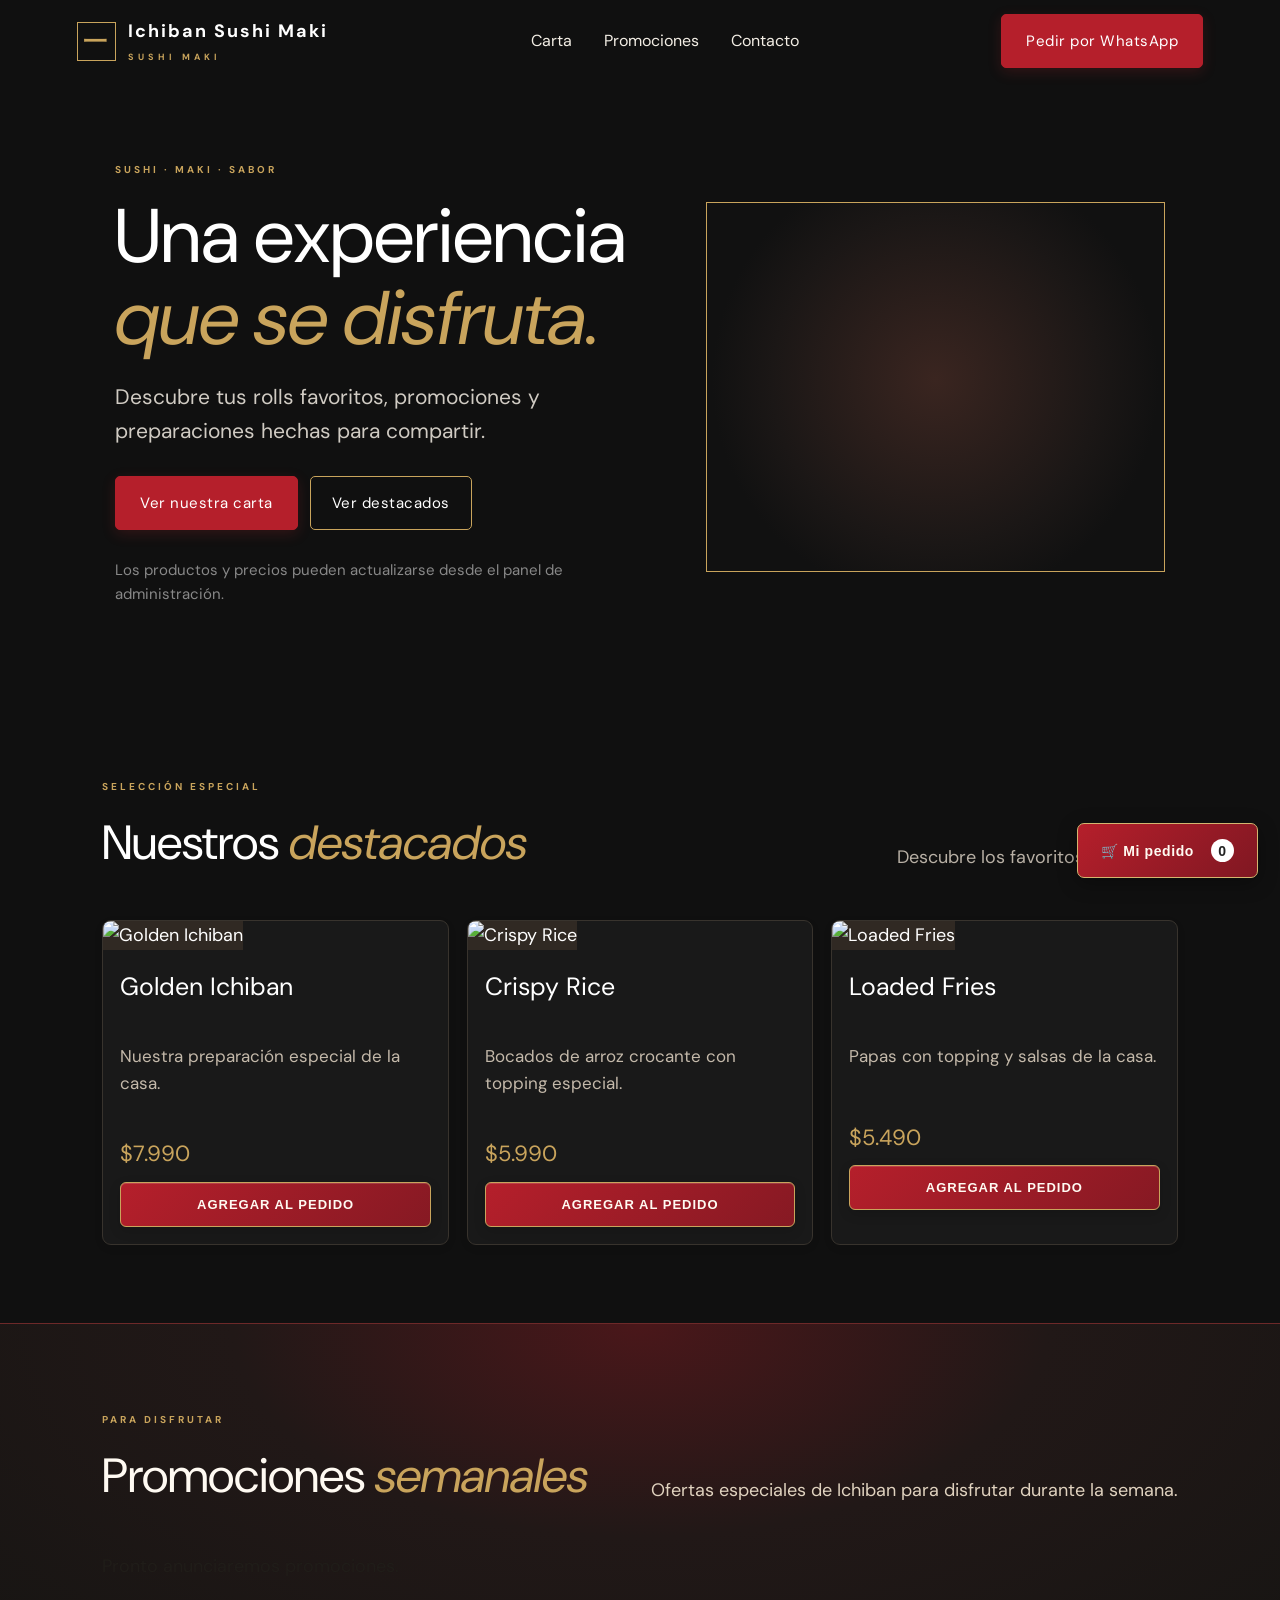
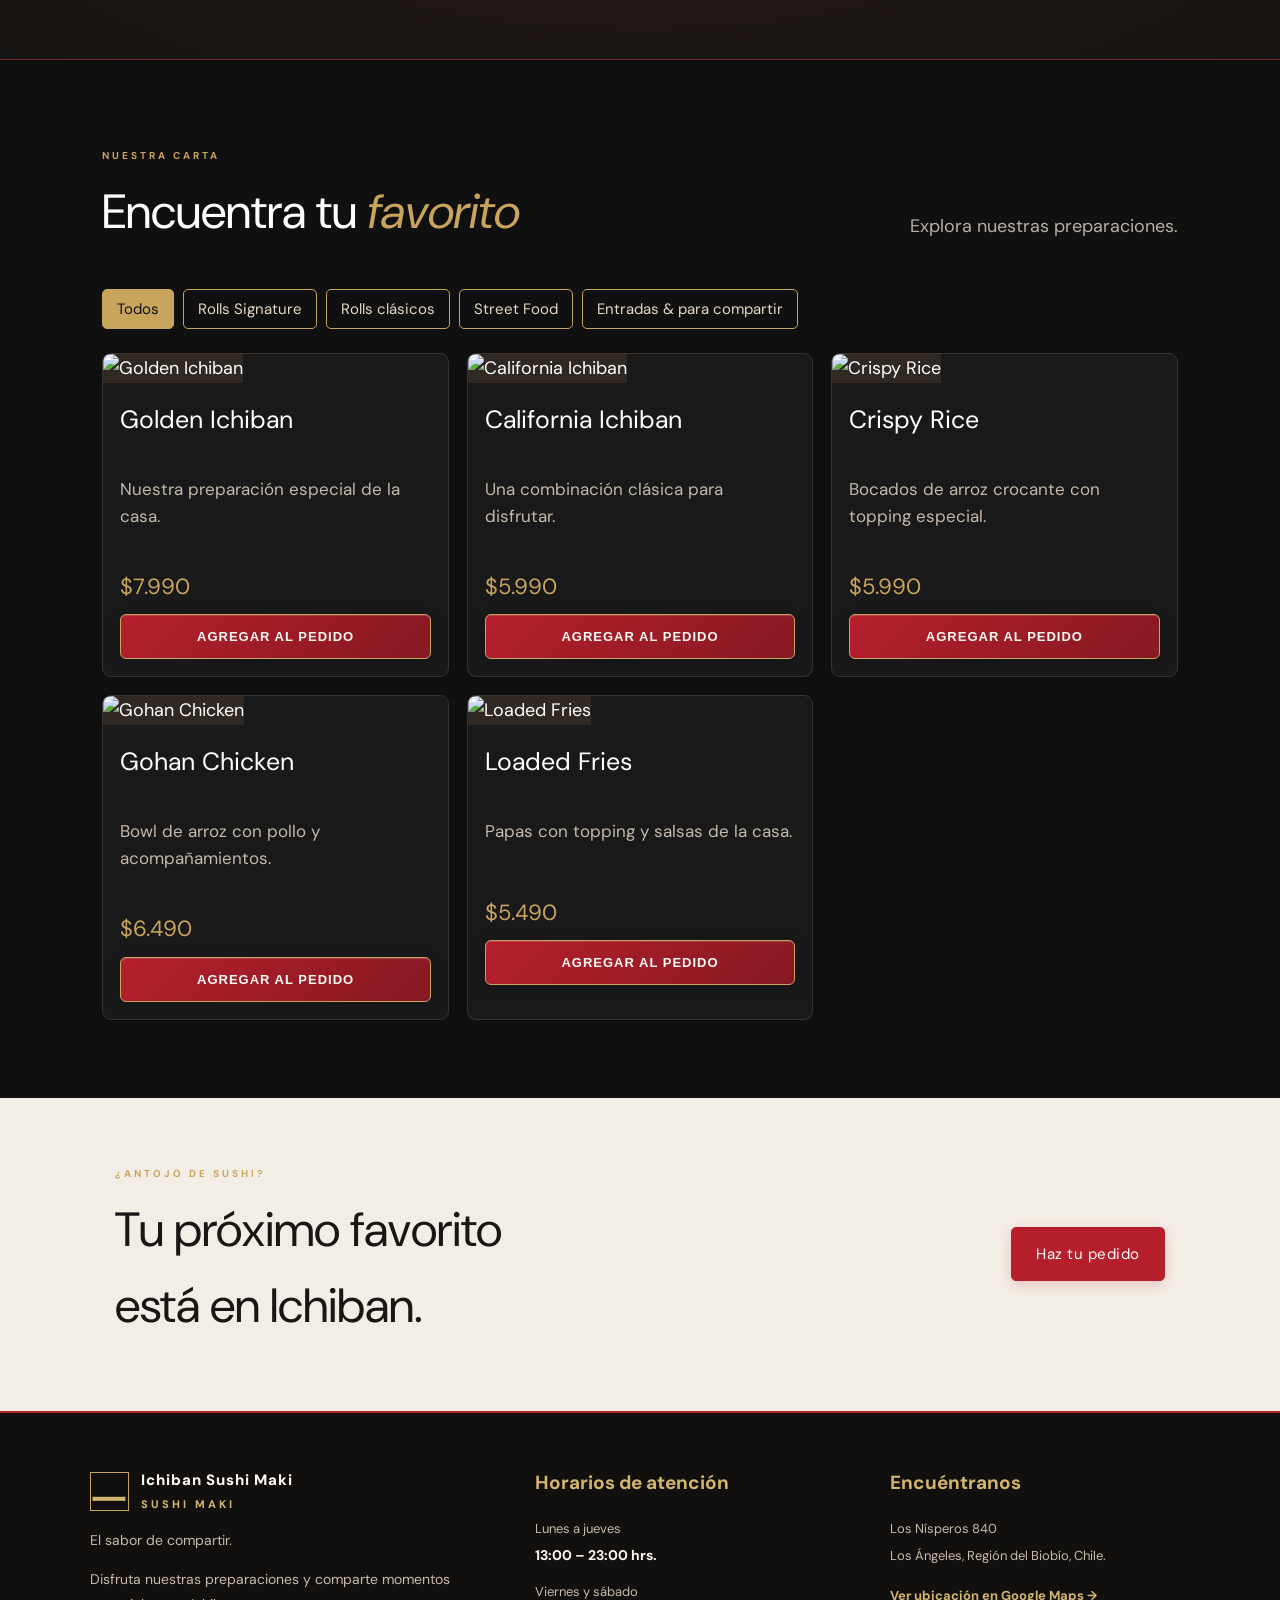
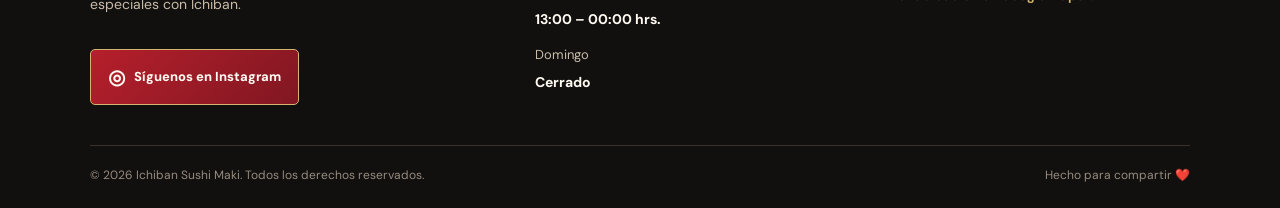
==== commit 0041474c: "Actualizar nombre del encabezado a Ichiban Sushi" ====
--- a/index.html
+++ b/index.html
@@ -12,10 +12,10 @@
 
 
 <header class="top">
-  <a class="brand" href="#">
-    <span class="mark">一</span>
-    <span>ICHIBAN <small>SUSHI MAKI</small></span>
-  </a>
+ <a class="brand" href="#">
+  <span class="mark">一</span>
+  <span>ICHIBAN SUSHI</span>
+</a>
 
   <button
     class="menu-toggle"
--- a/styles.css
+++ b/styles.css
@@ -706,19 +706,41 @@
 @media (max-width: 480px) {
   .footer-main {
     grid-template-columns: 1fr;
-    gap: 28px;
+    gap: 32px;
   }
 
   .footer-brand {
+    text-align: center;
     grid-column: auto;
   }
 
+  .footer-brand .brand {
+    justify-content: center;
+  }
+
+  .footer-column {
+    text-align: center;
+    padding-top: 8px;
+    border-top: 1px solid #39332c;
+  }
+
   .footer-column h3 {
+    margin-top: 15px;
     margin-bottom: 13px;
-  }
-}
-
-/* =====================================
+    font-size: 18px;
+  }
+
+  .footer-hours {
+    gap: 17px;
+  }
+
+  .footer-map,
+  .footer-instagram {
+    justify-content: center;
+  }
+}
+
+ /* =====================================
    MENÚ HAMBURGUESA ICHIBAN
 ===================================== */
 
@@ -860,3 +882,90 @@
     filter: brightness(1.2);
   }
 }
+
+/* =====================================
+   PROMOCIONES SEMANALES ICHIBAN
+===================================== */
+
+.weekly-promos {
+  position: relative;
+  background:
+    radial-gradient(ellipse at top center, #4a171a 0%, #211817 45%, #171513 100%);
+  border-top: 1px solid #6d2929;
+  border-bottom: 1px solid #6d2929;
+}
+
+.weekly-promos .eyebrow {
+  color: var(--gold);
+  letter-spacing: 3px;
+}
+
+.weekly-promos .section-head h2 {
+  color: #fffaf2;
+}
+
+.weekly-promos .section-head h2 em {
+  color: var(--gold);
+}
+
+.weekly-promos .section-head > p {
+  color: #e0d2bf;
+}
+
+.weekly-promos .product {
+  border: 1px solid #80643c;
+  box-shadow: 0 6px 20px #0005;
+}
+
+.weekly-promos .product:hover {
+  border-color: var(--gold);
+  box-shadow: 0 12px 30px #0008;
+}
+
+/* PROMOCIONES EN CELULARES */
+
+@media (max-width: 768px) {
+  .weekly-promos {
+    padding: 45px 18px;
+  }
+
+  .weekly-promos .section-head {
+    margin-bottom: 25px;
+  }
+
+  .weekly-promos .section-head h2 {
+    font-size: 27px;
+    line-height: 1.25;
+  }
+
+  .weekly-promos .section-head > p {
+    font-size: 13px;
+    line-height: 1.6;
+    margin-top: 12px;
+  }
+
+  .weekly-promos .product {
+    border-radius: 10px;
+  }
+
+  .weekly-promos .product img {
+    height: 190px;
+  }
+}
+
+@media (max-width: 768px) {
+  .weekly-promos .product .price {
+    font-size: 21px;
+    font-weight: 900;
+    color: var(--gold);
+    margin-top: 14px;
+  }
+
+  .weekly-promos .product h3 {
+    color: #fffaf2;
+  }
+
+  .weekly-promos .product p {
+    color: #e0d2bf;
+  }
+}
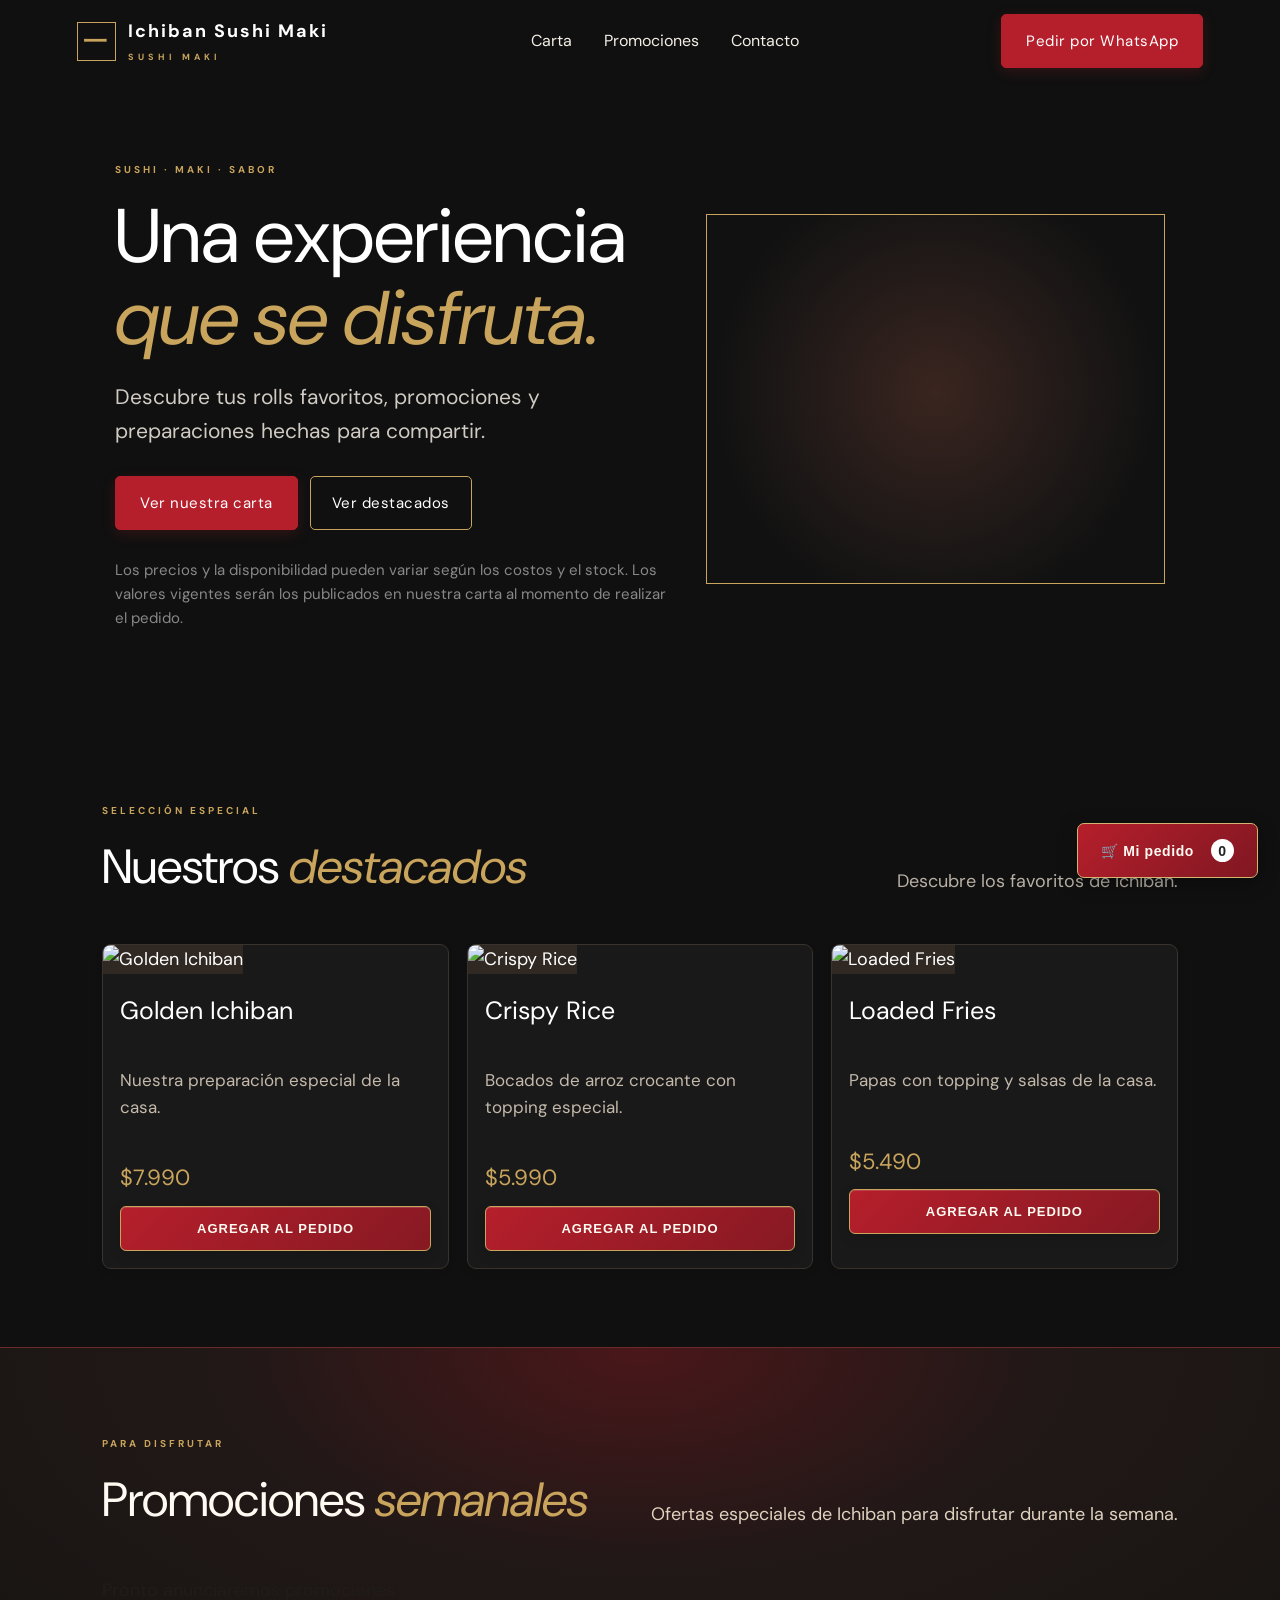
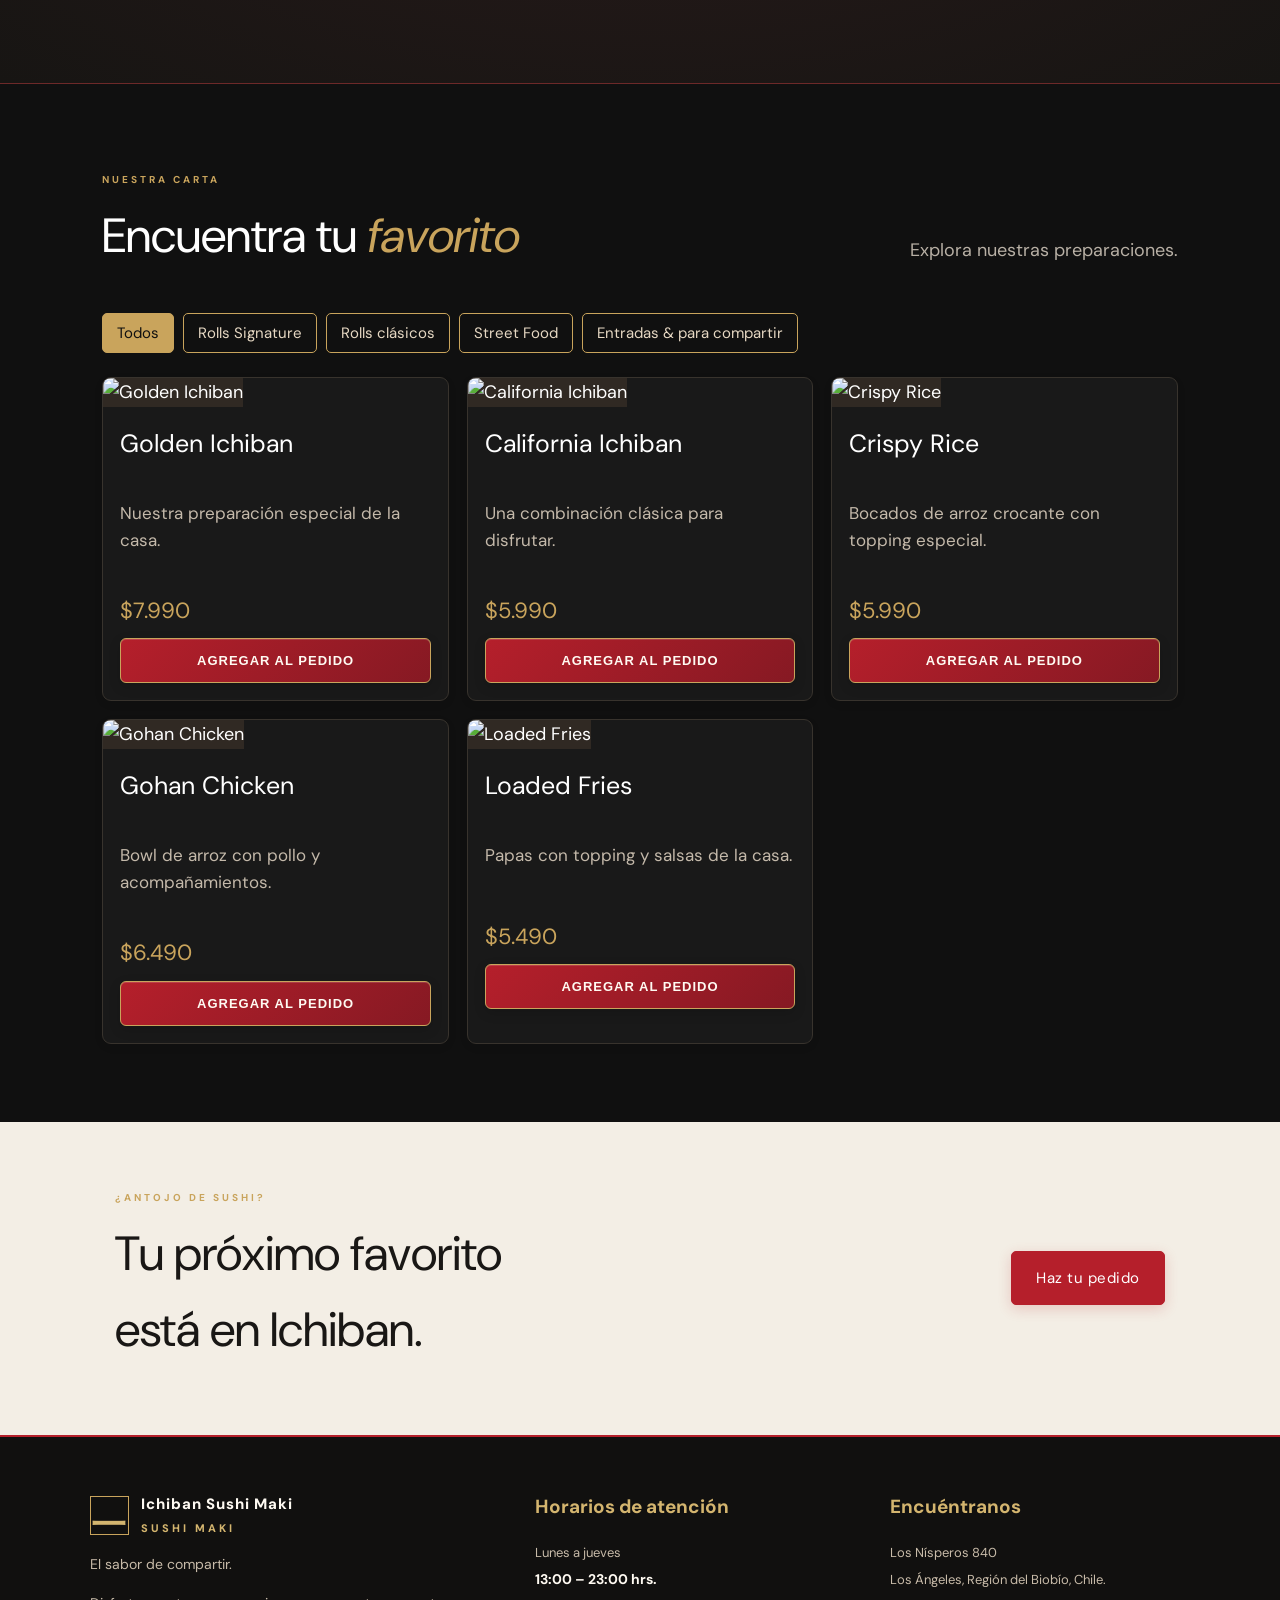
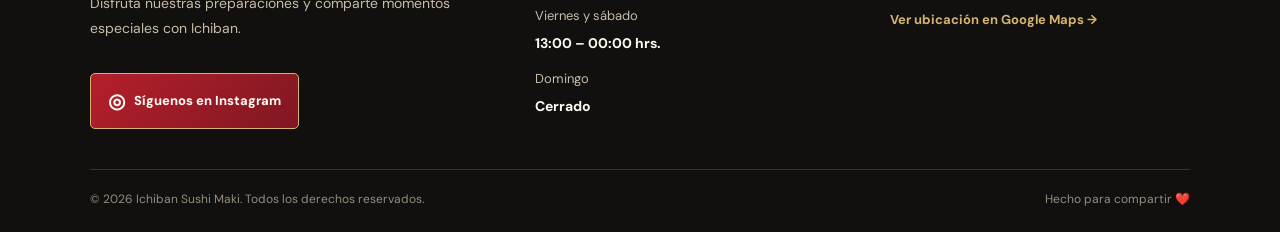
==== commit 948e0ad2: "Actualizar textos del encabezado y pie de página" ====
--- a/index.html
+++ b/index.html
@@ -54,7 +54,7 @@
         <a class="btn btn-outline" href="#destacados">Ver destacados</a>
       </div>
 
-      <p class="note">Los productos y precios pueden actualizarse desde el panel de administración.</p>
+      <p class="note">Los precios y la disponibilidad pueden variar según los costos y el stock. Los valores vigentes serán los publicados en nuestra carta al momento de realizar el pedido.</p>
     </div>
 
     <div class="hero-art"></div>
@@ -108,10 +108,10 @@
   <div class="footer-main">
 
     <div class="footer-brand">
-      <div class="brand">
-        <span class="mark">一</span>
-        <span>ICHIBAN <small>SUSHI MAKI</small></span>
-      </div>
+    <div class="brand">
+  <span class="mark">一</span>
+  <span>ICHIBAN SUSHI</span>
+</div>
 
       <p>El sabor de compartir.</p>
       <p>Disfruta nuestras preparaciones y comparte momentos especiales con Ichiban.</p>
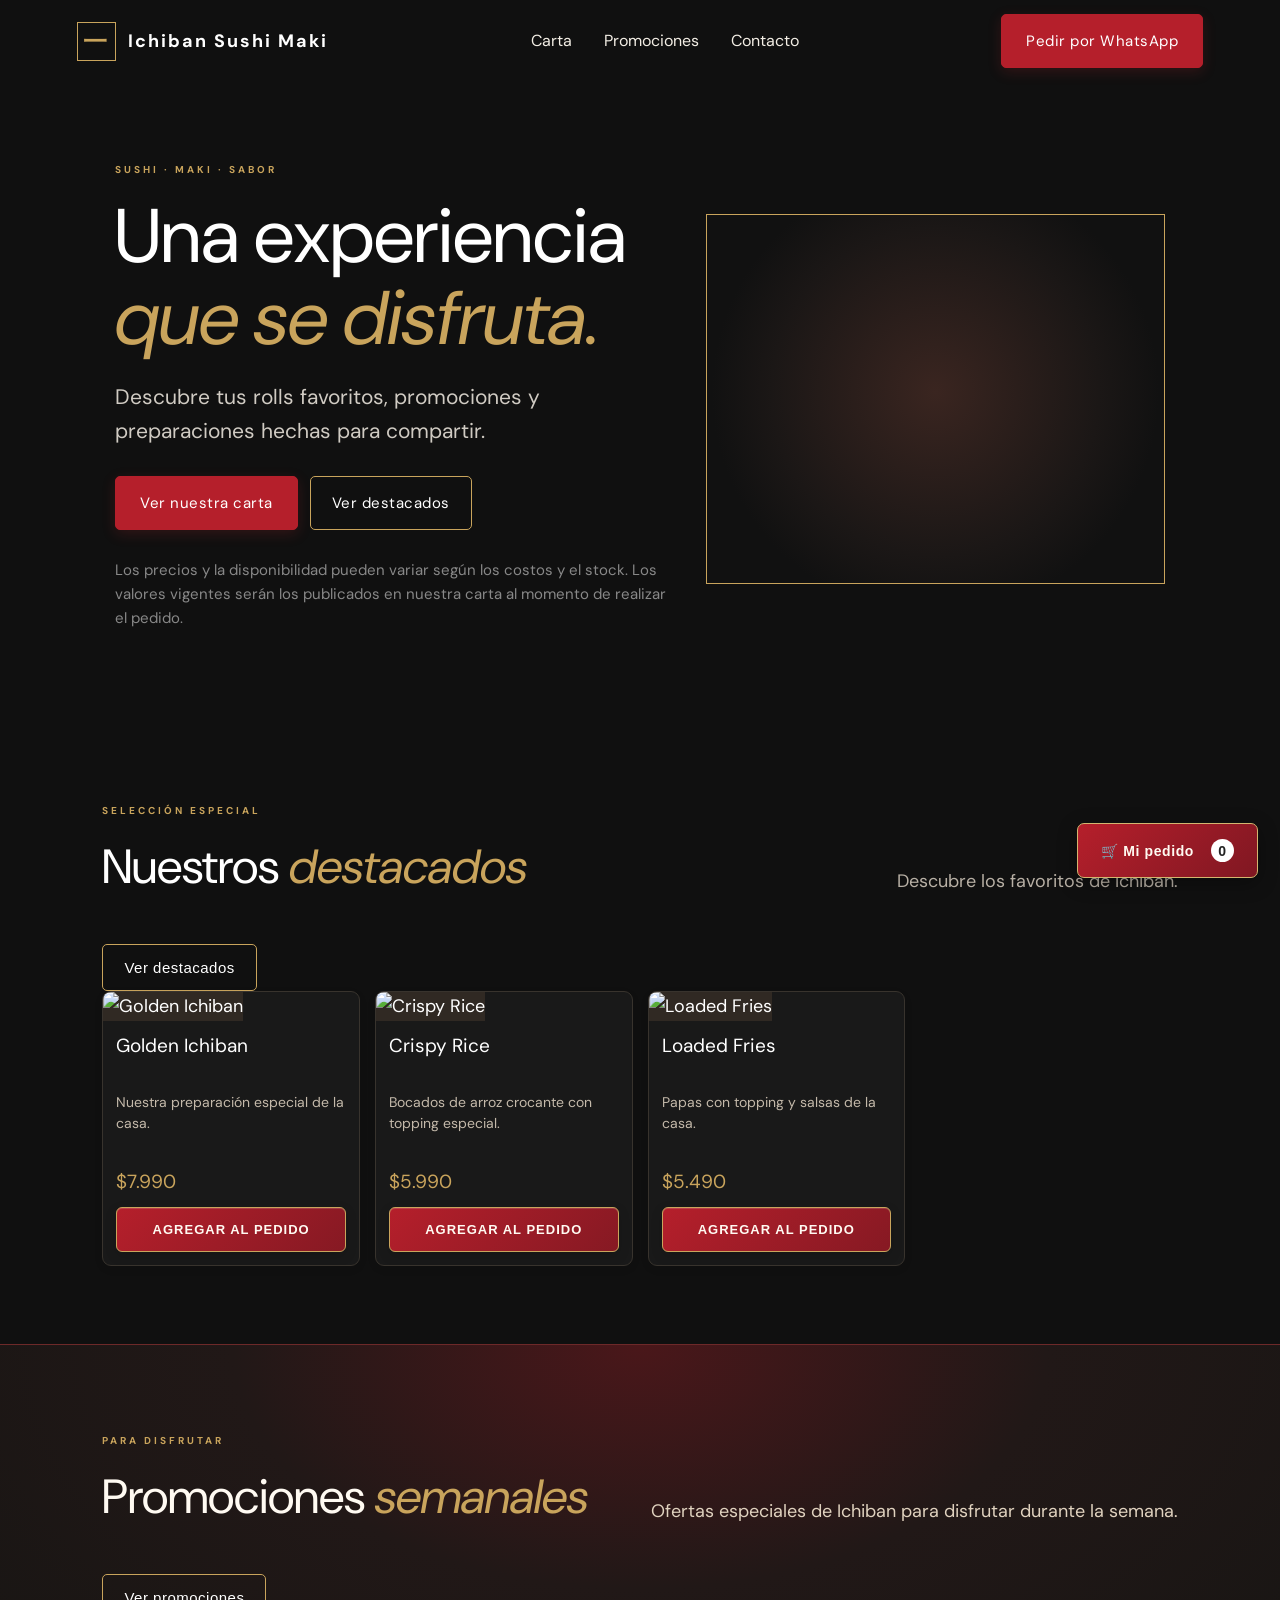
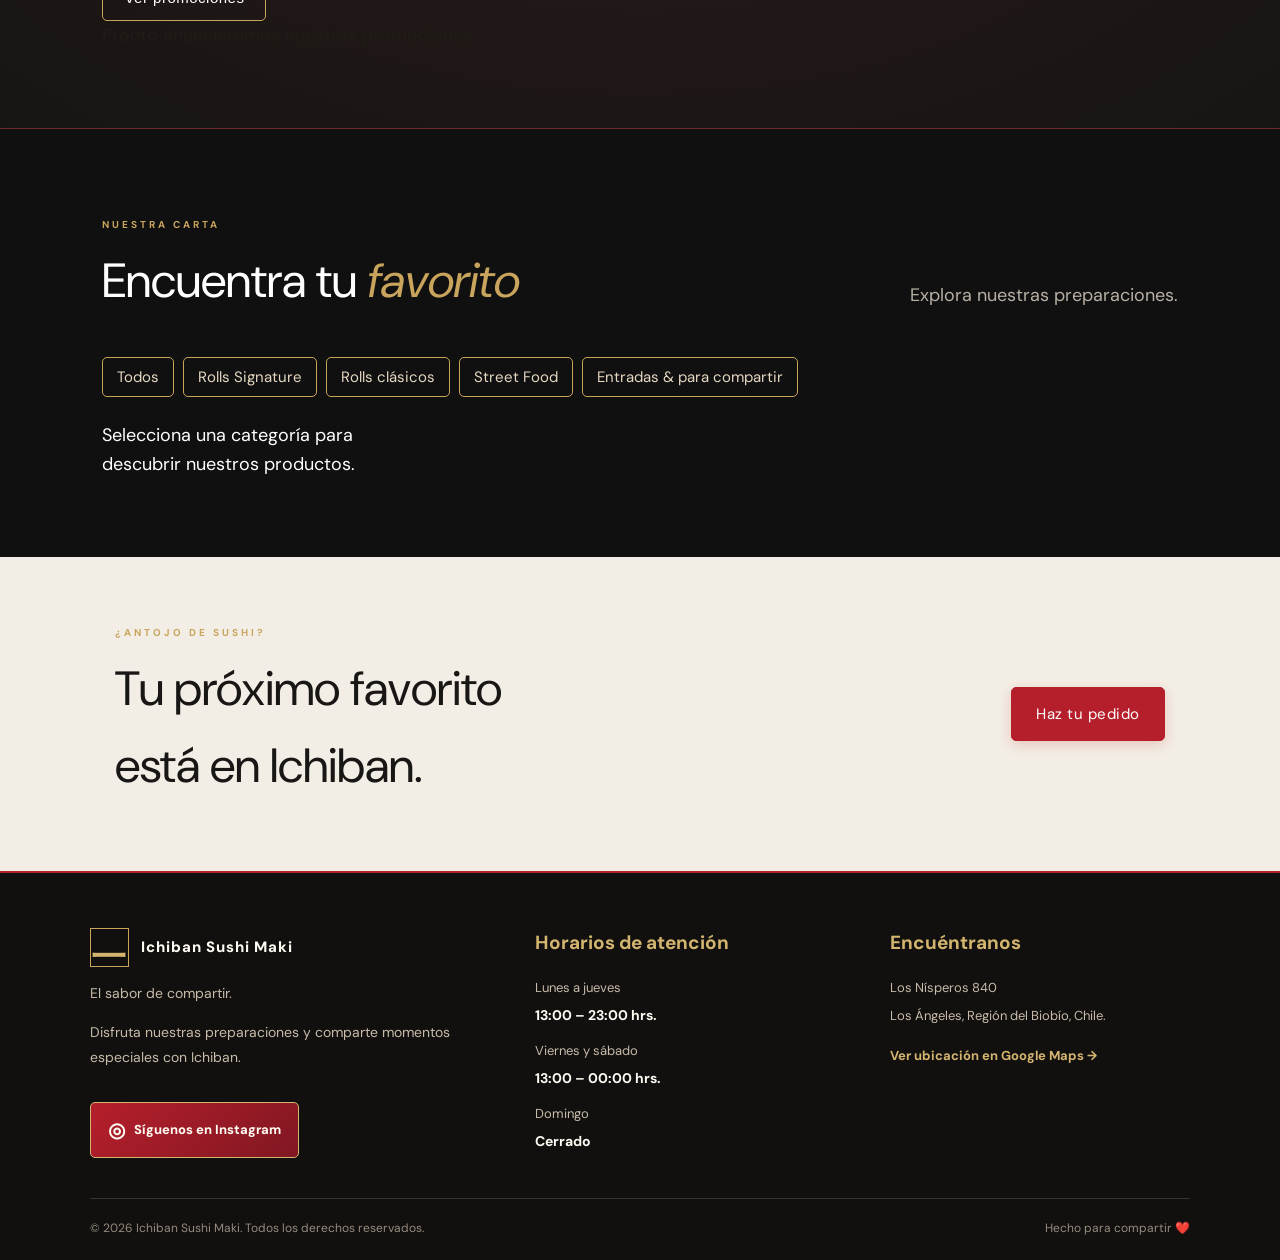
==== commit 879e1a00: "Agregar botones desplegables a destacados y promociones" ====
--- a/index.html
+++ b/index.html
@@ -68,18 +68,39 @@
     <p>Descubre los favoritos de Ichiban.</p>
   </div>
 
-  <div id="featuredGrid" class="grid"></div>
+  <button
+    type="button"
+    class="btn btn-outline section-toggle"
+    id="toggleFeatured"
+    aria-expanded="false"
+    aria-controls="featuredGrid"
+  >
+    Ver destacados
+  </button>
+
+  <div id="featuredGrid" class="grid" hidden></div>
 </section>
- <section class="section weekly-promos" id="promos">
-    <div class="section-head">
-      <div>
-       <p class="eyebrow">PARA DISFRUTAR</p>
-<h2>Promociones <em>semanales</em></h2>
-</div>
-<p>Ofertas especiales de Ichiban para disfrutar durante la semana.</p>
+<section class="section weekly-promos" id="promos">
+  <div class="section-head">
+    <div>
+      <p class="eyebrow">PARA DISFRUTAR</p>
+      <h2>Promociones <em>semanales</em></h2>
     </div>
-    <div id="promoGrid" class="grid"></div>
-  </section>
+    <p>Ofertas especiales de Ichiban para disfrutar durante la semana.</p>
+  </div>
+
+  <button
+    type="button"
+    class="btn btn-outline section-toggle"
+    id="togglePromos"
+    aria-expanded="false"
+    aria-controls="promoGrid"
+  >
+    Ver promociones
+  </button>
+
+  <div id="promoGrid" class="grid" hidden></div>
+</section>
 
   <section class="section dark" id="carta">
     <div class="section-head">
--- a/styles.css
+++ b/styles.css
@@ -969,3 +969,130 @@
     color: #e0d2bf;
   }
 }
+
+/* =====================================
+   AJUSTE VISUAL WEB - ICHIBAN
+===================================== */
+
+@media (min-width: 1100px) {
+  .grid {
+    grid-template-columns: repeat(4, minmax(0, 1fr));
+    gap: 15px;
+  }
+}
+
+@media (min-width: 761px) and (max-width: 1099px) {
+  .grid {
+    grid-template-columns: repeat(3, minmax(0, 1fr));
+    gap: 14px;
+  }
+}
+
+@media (min-width: 761px) {
+  .product img {
+    height: 165px;
+  }
+
+  .product .inside {
+    padding: 13px;
+  }
+
+  .product h3 {
+    font-size: 19px;
+    line-height: 1.3;
+  }
+
+  .product p {
+    font-size: 14px;
+    line-height: 1.5;
+    min-height: 34px;
+  }
+
+  .product .price {
+    font-size: 19px;
+    margin-top: 9px;
+  }
+
+  .product-add {
+    font-size: 12px;
+  }
+}
+
+/* TÍTULOS DE LOS DÍAS */
+
+.weekly-promos .weekly-promo-day {
+  margin-bottom: 30px;
+}
+
+.weekly-promos .weekly-promo-day > h3 {
+  color: #e6c477;
+  font-family: var(--font-display);
+  font-size: 23px;
+  font-weight: 800;
+  letter-spacing: 1px;
+  margin: 0 0 15px;
+  padding-bottom: 9px;
+  border-bottom: 1px solid #80643c;
+}
+
+/* TARJETAS DE PROMOCIONES */
+
+.weekly-promos .weekly-promo-day .product {
+  background: #211d1a;
+  border-color: #80643c;
+}
+
+/* CORRECCIÓN DE DISTRIBUCIÓN DE PROMOCIONES */
+
+.weekly-promos #promoGrid {
+  display: block;
+}
+
+.weekly-promos .weekly-promo-day > .grid {
+  display: grid;
+  grid-template-columns: repeat(4, minmax(0, 1fr));
+  gap: 15px;
+}
+
+@media (max-width: 1099px) and (min-width: 761px) {
+  .weekly-promos .weekly-promo-day > .grid {
+    grid-template-columns: repeat(3, minmax(0, 1fr));
+  }
+}
+
+@media (max-width: 760px) {
+  .weekly-promos .weekly-promo-day > .grid {
+    grid-template-columns: repeat(2, minmax(0, 1fr));
+  }
+}
+
+@media (max-width: 430px) {
+  .weekly-promos .weekly-promo-day > .grid {
+    grid-template-columns: 1fr;
+  }
+}
+/* =====================================
+   TEXTOS DE PROMOCIONES SEMANALES
+   MISMA TIPOGRAFÍA DEL CATÁLOGO
+===================================== */
+
+.weekly-promos .product h3 {
+  color: #fffaf2;
+  font-family: var(--font-display);
+  font-size: var(--texto-producto);
+  font-weight: var(--peso-producto);
+  letter-spacing: var(--espaciado-titulos);
+}
+
+.weekly-promos .product p {
+  color: #e0d2bf;
+  font-family: var(--font-general);
+  font-size: var(--texto-descripcion-producto);
+  line-height: var(--altura-linea-descripcion);
+}
+
+.weekly-promos .product .price {
+  color: var(--gold);
+  font-size: var(--texto-precio);
+  font-weight: var(--peso-precio);
+}
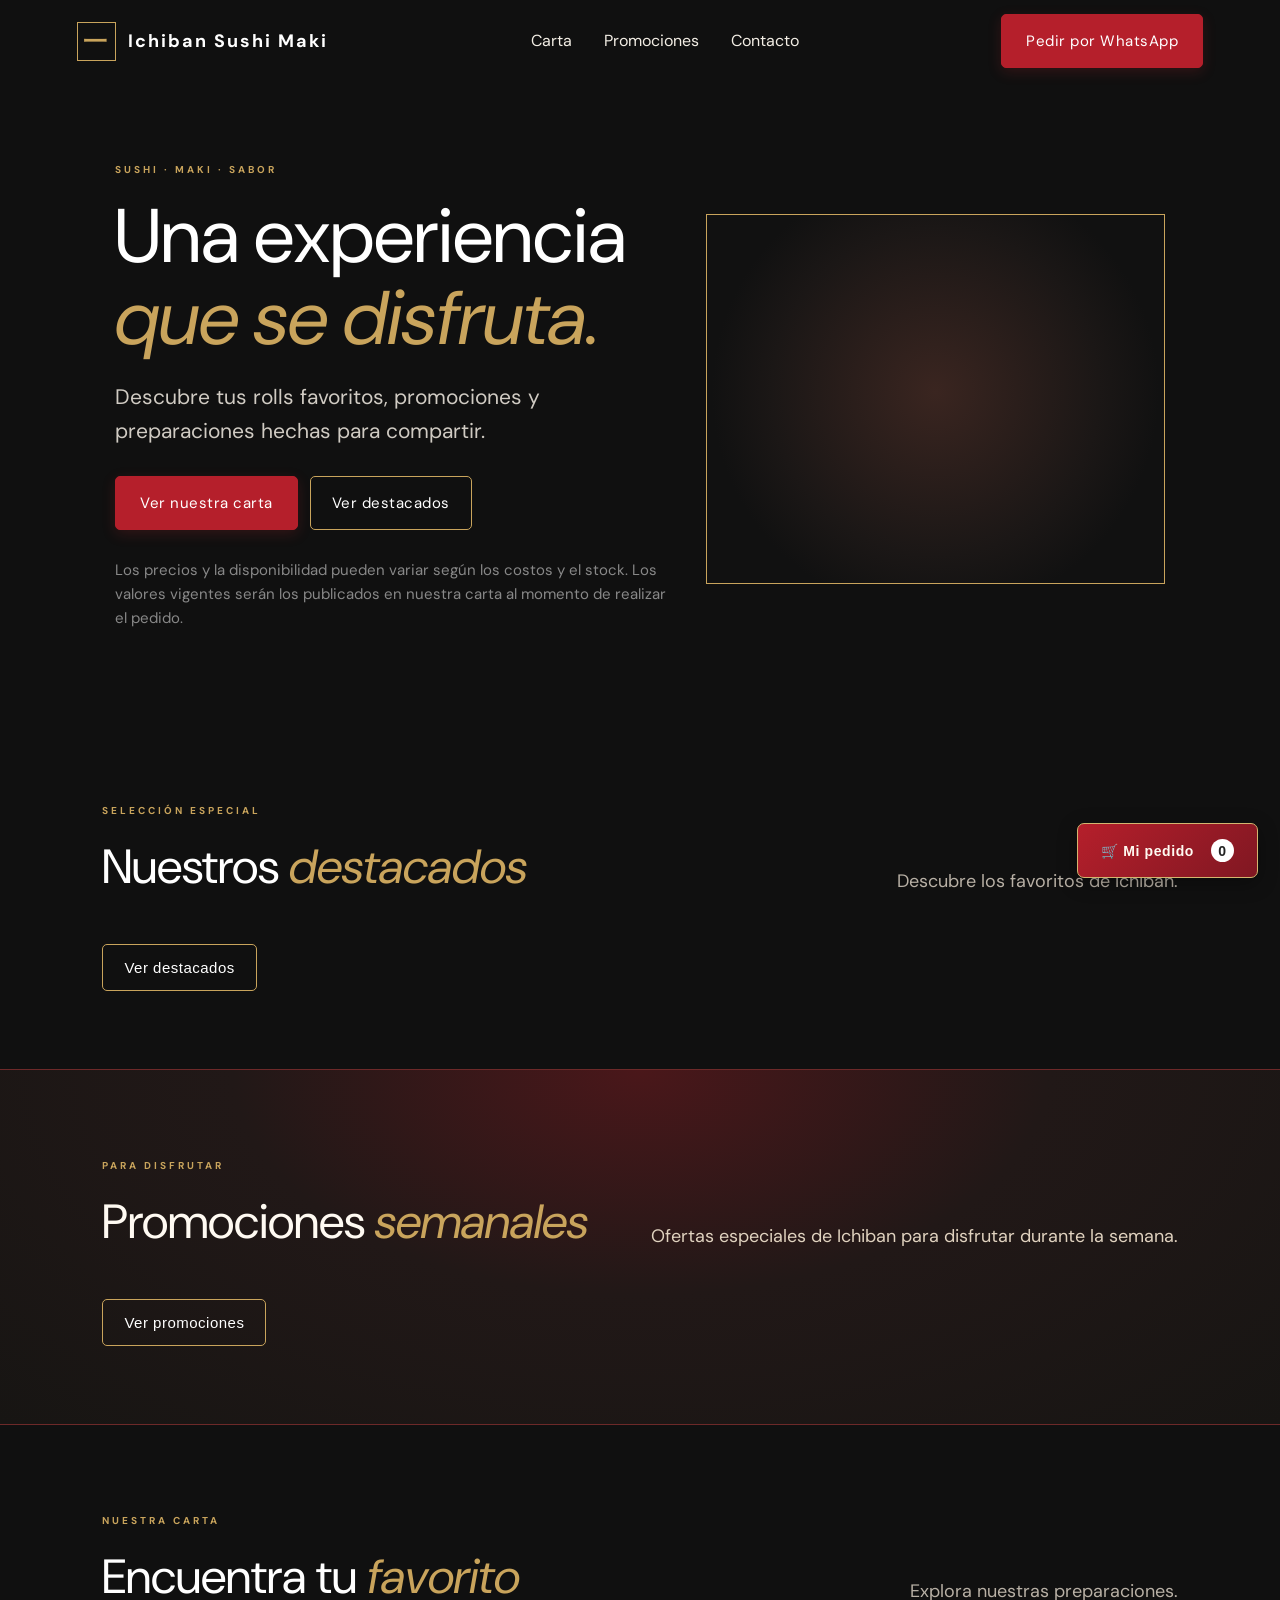
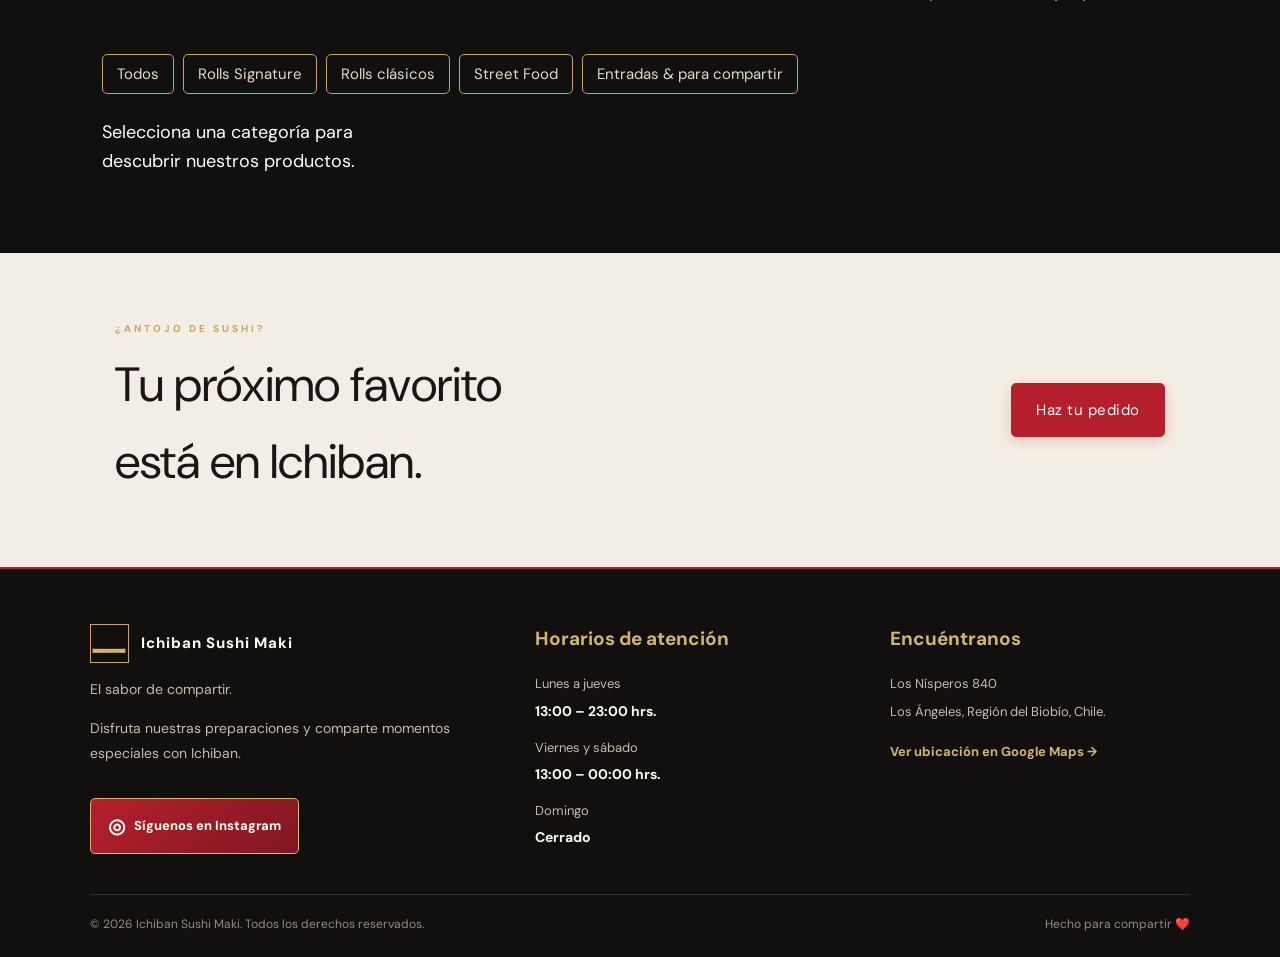
==== commit 6fadaab8: "Implementa carrusel de portada y mejora botones" ====
--- a/index.html
+++ b/index.html
@@ -57,7 +57,12 @@
       <p class="note">Los precios y la disponibilidad pueden variar según los costos y el stock. Los valores vigentes serán los publicados en nuestra carta al momento de realizar el pedido.</p>
     </div>
 
-    <div class="hero-art"></div>
+    <div class="hero-art" aria-label="Galería de fotografías de Ichiban Sushi Maki">
+      <div class="hero-carousel" id="heroCarousel" aria-live="off"></div>
+      <button class="hero-carousel-arrow hero-carousel-prev" id="heroPrev" type="button" aria-label="Fotografía anterior">‹</button>
+      <button class="hero-carousel-arrow hero-carousel-next" id="heroNext" type="button" aria-label="Fotografía siguiente">›</button>
+      <div class="hero-carousel-dots" id="heroDots" aria-label="Seleccionar fotografía"></div>
+    </div>
   </section>
 <section class="section dark" id="destacados">
   <div class="section-head">
--- a/styles.css
+++ b/styles.css
@@ -42,6 +42,10 @@
 
 * {
   box-sizing: border-box;
+}
+/* RESPETAR SECCIONES OCULTAS */
+[hidden] {
+  display: none !important;
 }
 
 html {
@@ -731,13 +735,25 @@
   }
 
   .footer-hours {
-    gap: 17px;
-  }
+    gap: 18px;
+  }
+
+  .footer-brand > p,
+  .footer-column p,
+  .footer-hours span {
+    font-size: 16px;
+    line-height: 1.75;
+  }
+
+  .footer-hours strong { font-size: 16px; }
 
   .footer-map,
   .footer-instagram {
     justify-content: center;
-  }
+    font-size: 15px;
+  }
+
+  .footer-bottom { font-size: 13px; line-height: 1.6; }
 }
 
  /* =====================================
@@ -1096,3 +1112,160 @@
   font-size: var(--texto-precio);
   font-weight: var(--peso-precio);
 }
+/* =====================================
+   TARJETAS PROMOCIONES - MISMO ESTILO
+   QUE NUESTROS DESTACADOS EN PC
+===================================== */
+
+@media (min-width: 761px) {
+
+  .weekly-promos .product {
+    background: var(--panel);
+    color: white;
+    border: 1px solid #38332d;
+    border-radius: 9px;
+    box-shadow: 0 3px 12px #0000000a;
+  }
+
+  .weekly-promos .product:hover {
+    border-color: var(--gold);
+    box-shadow: 0 12px 28px #00000030;
+  }
+
+  .weekly-promos .product img {
+    height: 165px;
+  }
+
+  .weekly-promos .product .inside {
+    padding: 13px;
+  }
+
+  .weekly-promos .product h3 {
+    font-size: 19px;
+    line-height: 1.3;
+    color: white;
+  }
+
+  .weekly-promos .product p {
+    font-size: 14px;
+    line-height: 1.5;
+    min-height: 34px;
+    color: #c4b9aa;
+  }
+
+  .weekly-promos .product .price {
+    font-size: 19px;
+    margin-top: 9px;
+    color: var(--gold);
+  }
+}
+/* =====================================
+   OPCIONES HANDROLL - PROMOCIONES SEMANALES
+===================================== */
+
+.weekly-handroll-config .veg-row {
+  display: flex;
+  align-items: center;
+  gap: 10px;
+  width: 100%;
+  margin: 7px 0;
+  padding: 11px 13px;
+  background: #f5efe4;
+  border: 1px solid #d8c5a5;
+  border-radius: 7px;
+  color: #25211d;
+  font-size: 15px;
+  font-weight: 500;
+  line-height: 1.4;
+  cursor: pointer;
+  transition: background .2s ease, border-color .2s ease;
+}
+
+.weekly-handroll-config .veg-row:hover {
+  background: #ffffff;
+  border-color: #c9a56a;
+}
+
+.weekly-handroll-config .veg-row input {
+  flex: 0 0 auto;
+  width: 18px;
+  height: 18px;
+  margin: 0;
+  accent-color: #b9272e;
+  cursor: pointer;
+}
+
+.weekly-handroll-config > strong {
+  display: block;
+  margin: 17px 0 8px;
+  color: #c9a56a;
+  font-size: 15px;
+  font-weight: 700;
+}
+
+@media (max-width: 600px) {
+  .weekly-handroll-config .veg-row {
+    padding: 11px 12px;
+    font-size: 14px;
+  }
+}
+/* =====================================
+   PROMOCIONES ICHIBAN - FORMULARIO POR ROLL
+===================================== */
+
+#vegetableChoices {
+  display: flex;
+  flex-direction: column;
+  gap: 16px;
+  width: 100%;
+  margin-top: 16px;
+}
+
+#vegetableChoices .promo-roll {
+  width: 100%;
+  padding: 15px;
+  background: #f5efe4;
+  border: 1px solid #d8c5a5;
+  border-radius: 9px;
+  box-sizing: border-box;
+}
+
+#vegetableChoices .promo-roll h3 {
+  margin: 0 0 12px;
+  color: #9e2028;
+  font-size: 17px;
+}
+
+#vegetableChoices .promo-roll .form {
+  display: flex;
+  flex-direction: column;
+  gap: 12px;
+  width: 100%;
+}
+
+#vegetableChoices .promo-roll .form label {
+  display: flex;
+  flex-direction: column;
+  align-items: stretch;
+  gap: 6px;
+  width: 100%;
+  color: #51483e;
+  font-size: 14px;
+  font-weight: 700;
+}
+
+#vegetableChoices .promo-roll .form select {
+  display: block;
+  width: 100%;
+  min-width: 0;
+  height: 46px;
+  padding: 9px 12px;
+  border: 1px solid #c9b99f;
+  border-radius: 6px;
+  background: #fff;
+  color: #25211d;
+  font-family: var(--font-general);
+  font-size: 15px;
+  font-weight: 600;
+  box-sizing: border-box;
+}
